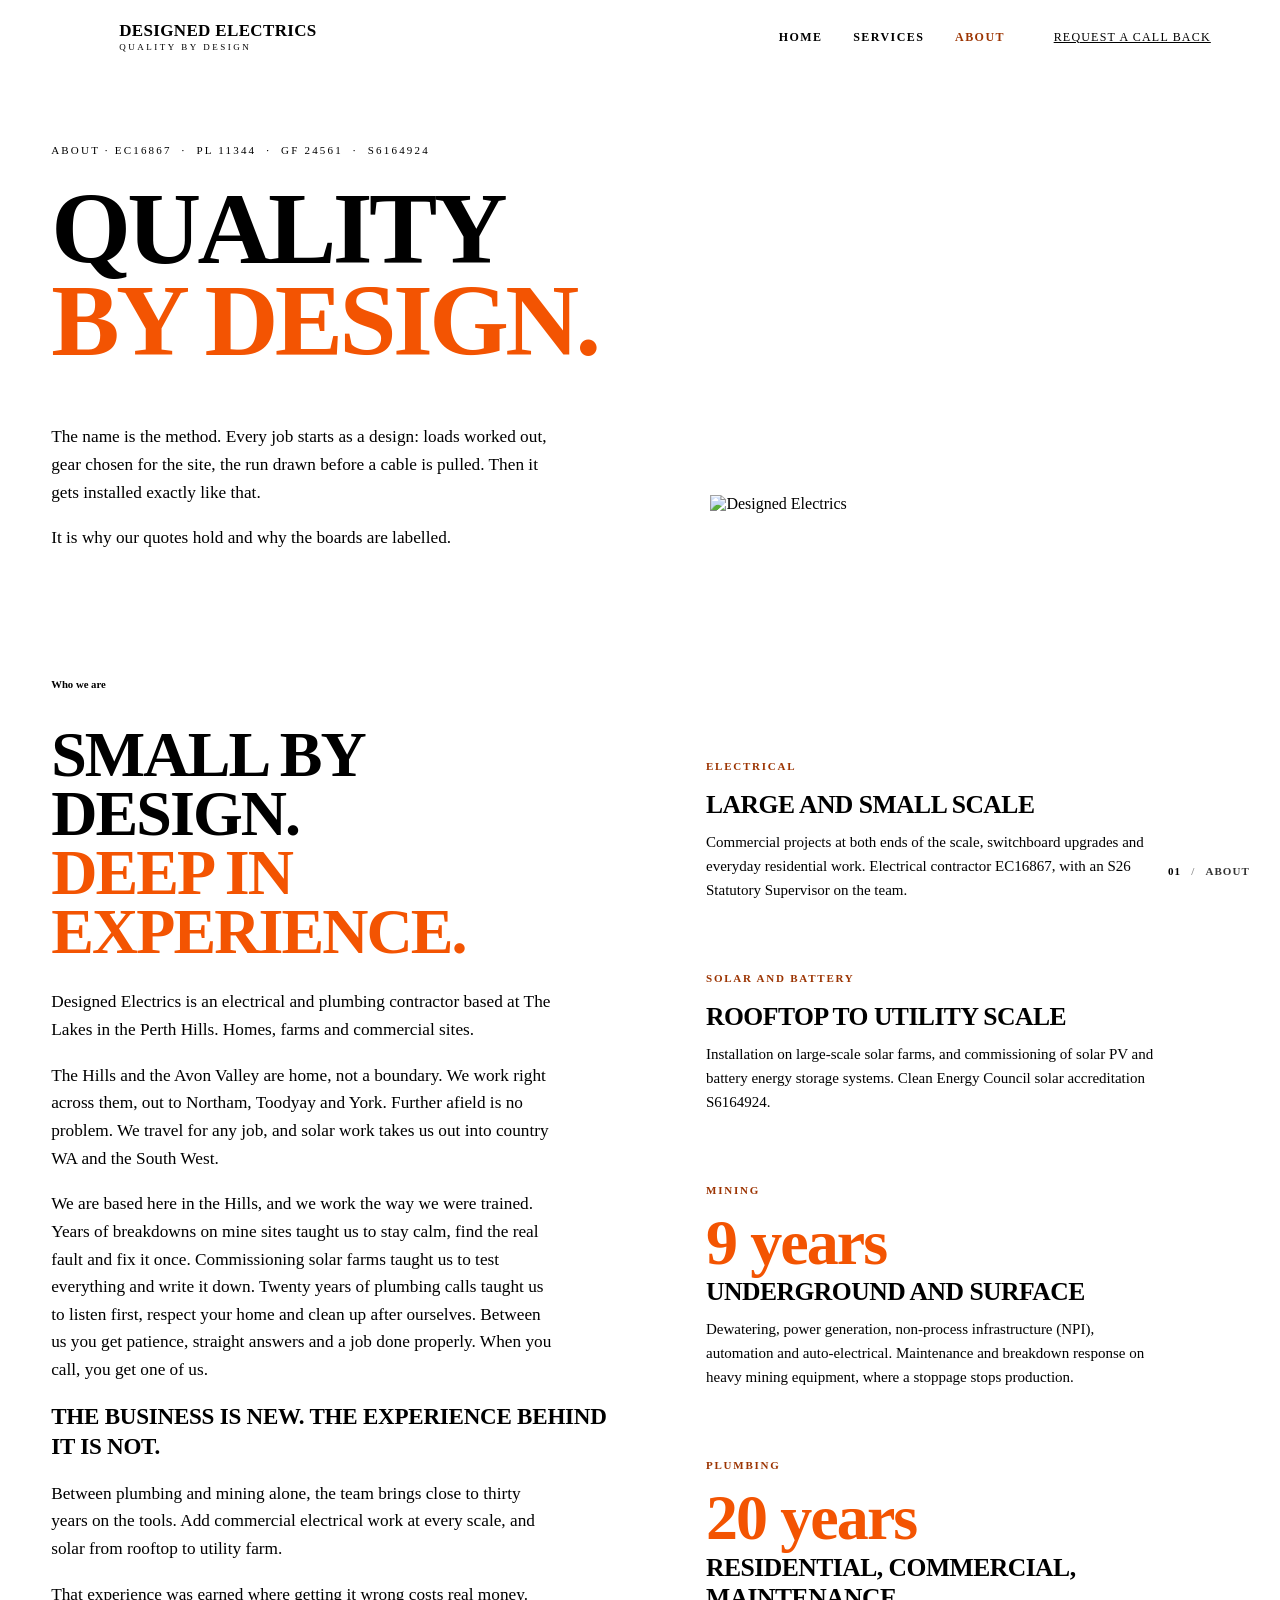
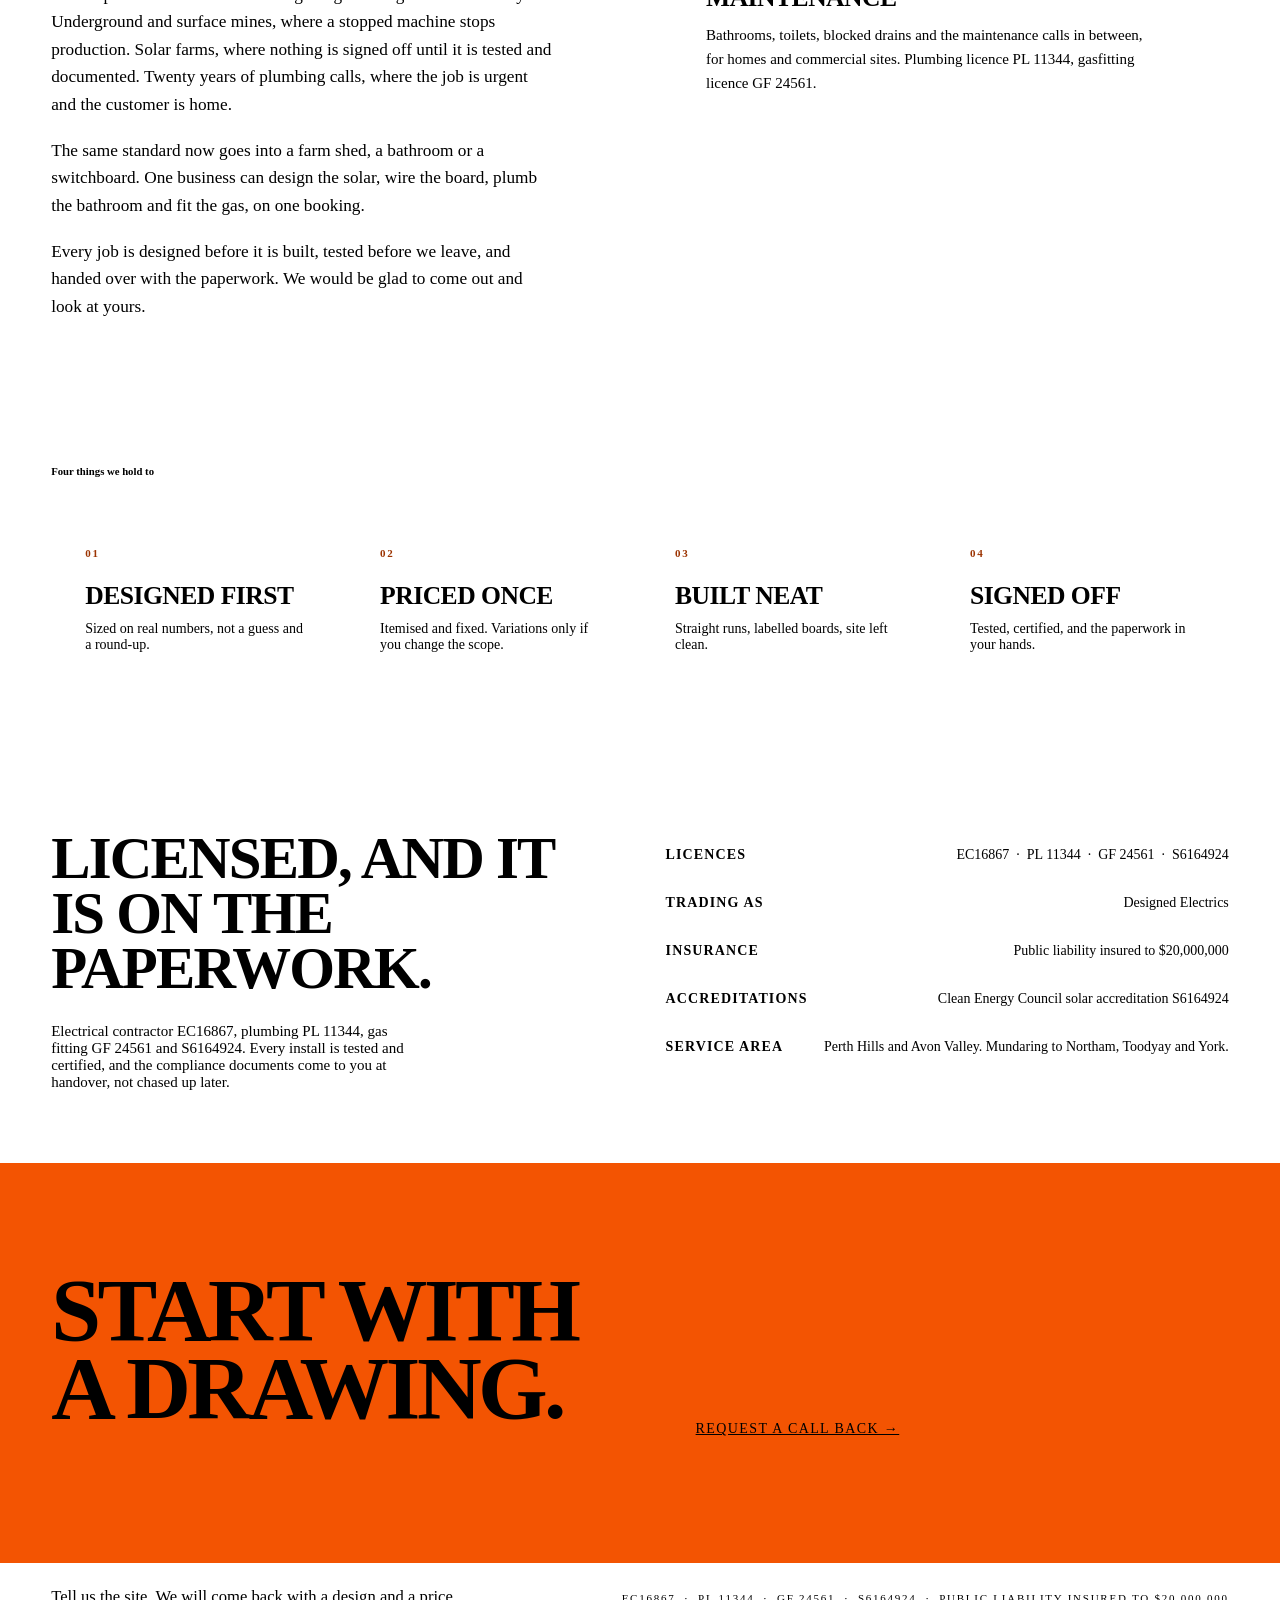
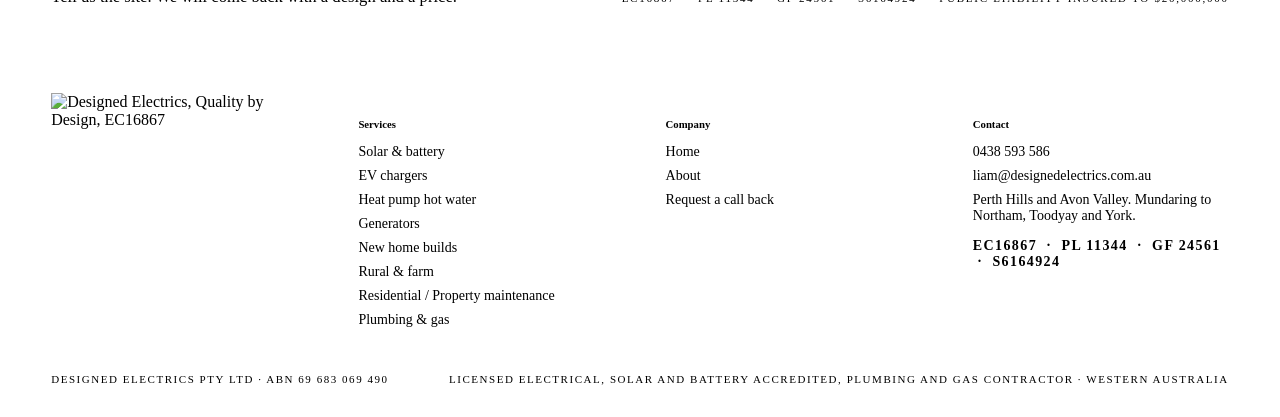
==== site/about.html @ 4bfb899d "About: drop team size from the team paragraph Co-Authored-By: Claude Opus 5.5 <noreply@anthropic.com" ====
<!DOCTYPE html>
<html lang="en-AU">
<head>
<meta charset="utf-8">
<meta name="viewport" content="width=device-width, initial-scale=1">
<title>About | Designed Electrics</title>
<meta name="description" content="Every job starts as a design. Licensed electrical contractor EC16867, Perth Hills and Avon Valley.">
<link rel="canonical" href="https://designedelectrics.com.au/about">
<meta property="og:type" content="website">
<meta property="og:site_name" content="Designed Electrics">
<meta property="og:title" content="About | Designed Electrics">
<meta property="og:description" content="Every job starts as a design. Licensed electrical contractor EC16867, Perth Hills and Avon Valley.">
<meta property="og:url" content="https://designedelectrics.com.au/about">
<meta property="og:image" content="https://designedelectrics.com.au/assets/og-image.jpg">
<meta name="theme-color" content="#18171C">
<link rel="icon" href="/favicon.ico" sizes="32x32">
<link rel="icon" type="image/png" sizes="192x192" href="/assets/icon-192.png">
<link rel="apple-touch-icon" href="/assets/apple-touch-icon.png">
<script src="/support.js?v=8fe7df74"></script>
</head>
<body>
<x-dc>
<helmet>
<link rel="stylesheet" href="/_ds/modernist-05b4ba48-5723-4e5a-a4a9-e223f4548d0a/styles.css?v=cf9fcf75">
<script src="/_ds/modernist-05b4ba48-5723-4e5a-a4a9-e223f4548d0a/_ds_bundle.js?v=6138a841"></script>
<link rel="stylesheet" href="/de-reveal.css?v=2293019b">
<link rel="modulepreload" href="https://cdn.jsdelivr.net/npm/motion@11.18.2/+esm">
<script>(function(){var h=document.documentElement;h.setAttribute('data-de-fm','wait');setTimeout(function(){if(h.getAttribute('data-de-fm')==='wait')h.removeAttribute('data-de-fm');},2500);})();</script>
<style>
  :root {
    --color-accent: #F35402;
    --color-accent-100: #fff1e8;
    --color-accent-200: #ffdcc6;
    --color-accent-300: #ffb88c;
    --color-accent-400: #ff8a47;
    --color-accent-500: #F35402;
    --color-accent-600: #c94402;
    --color-accent-700: #9c3402;
    --color-accent-800: #6e2502;
    --color-accent-900: #401602;
    --color-accent-2: #F35402;
    --color-accent-2-100: #fff1e8;
    --color-accent-2-200: #ffdcc6;
    --color-accent-2-300: #ffb88c;
    --color-accent-2-400: #ff8a47;
    --color-accent-2-500: #F35402;
    --color-accent-2-600: #c94402;
    --color-accent-2-700: #9c3402;
    --color-accent-2-800: #6e2502;
    --color-accent-2-900: #401602;
  }
  .btn-primary { color: var(--color-text); }

  [data-de-herodrop] { isolation: isolate; background: var(--color-bg); }
  [data-de-heroshot] { position: absolute; inset: 0; z-index: -2; overflow: hidden; background: var(--color-surface); }
  [data-de-heroscrim] { position: absolute; inset: 0; z-index: -1; pointer-events: none; background: linear-gradient(100deg, color-mix(in srgb, var(--color-bg) 85%, transparent) 0%, color-mix(in srgb, var(--color-bg) 68%, transparent) 48%, color-mix(in srgb, var(--color-bg) 48%, transparent) 100%); }
  [data-de-herodrop]:has(image-slot:not([data-filled])) [data-de-heroshot] {
    position: static; width: min(290px, 100%); height: 156px;
    margin: clamp(26px, 4vh, 44px) 0 0; background: transparent; filter: none; overflow: visible;
  }
  [data-de-herodrop]:has(image-slot:not([data-filled])) [data-de-heroscrim] { display: none; }

  .btn-primary:hover, .btn-primary:active { color: var(--color-text); }

  body { margin: 0; overflow-x: hidden; }
  a { color: var(--color-accent); }
  a:hover { color: var(--color-accent-700); }
</style>
</helmet>

<div data-de-root="1" style="position: relative; min-height: 100vh; background: var(--color-bg); color: var(--color-text); font-family: var(--font-body); overflow: clip;">

  <div data-de-progress="1" style="position: fixed; top: 0; left: 0; height: 3px; width: 0%; background: var(--color-accent); z-index: 90;"></div>
  <div data-de-cross="x" style="position: fixed; left: 0; top: 0; width: 100vw; height: 1px; background: color-mix(in srgb, var(--color-accent) 42%, transparent); z-index: 80; pointer-events: none; opacity: 0; transition: opacity .4s;"></div>
  <div data-de-cross="y" style="position: fixed; left: 0; top: 0; width: 1px; height: 100vh; background: color-mix(in srgb, var(--color-accent) 42%, transparent); z-index: 80; pointer-events: none; opacity: 0; transition: opacity .4s;"></div>

  <div style="position: fixed; right: 18px; bottom: 16px; z-index: 85; display: flex; align-items: baseline; gap: 10px; padding: 7px 12px; background: var(--color-text); color: var(--color-bg); font-family: var(--font-heading); font-weight: 800; font-size: 11px; letter-spacing: 0.1em; text-transform: uppercase; pointer-events: none;">
    <span data-de-secnum="1">01</span>
    <span style="opacity: .45;">/</span>
    <span data-de-secname="1" style="opacity: .8;">About</span>
  </div>

  <nav data-de-nav="1" style="position: fixed; top: 0; left: 0; right: 0; z-index: 88; display: flex; align-items: center; gap: clamp(12px, 2.4vw, 34px); padding: 14px clamp(16px, 4vw, 56px); background: var(--color-bg); border-bottom: 2px solid var(--color-divider); transition: padding .35s cubic-bezier(.16,1,.3,1);">
    <a href="/" style="display: flex; align-items: center; gap: 12px; text-decoration: none; color: inherit; margin-right: auto;">
      <div data-de-navmark="1" style="width: 56px; height: 46px; flex: none; background-image: url(/assets/logo-mark.png); background-repeat: no-repeat; background-size: 117px auto; background-position: -31px -1px; mix-blend-mode: multiply; transition: width .35s cubic-bezier(.16,1,.3,1), height .35s cubic-bezier(.16,1,.3,1);"></div>
      <span style="display: block;">
        <span style="display: block; font-family: var(--font-heading); font-weight: 800; font-size: clamp(13px, 1.5vw, 17px); letter-spacing: 0.02em; line-height: 1.05;">DESIGNED ELECTRICS</span>
        <span style="display: block; font-size: 9px; letter-spacing: 0.28em; text-transform: uppercase; color: var(--color-neutral-700); margin-top: 3px;">Quality by design</span>
      </span>
    </a>
    <a href="/" style="text-decoration: none; color: inherit; font-family: var(--font-heading); font-weight: 800; font-size: 12px; letter-spacing: 0.12em; text-transform: uppercase;" style-hover="color: var(--color-accent);">Home</a>
    <a href="/services" style="text-decoration: none; color: inherit; font-family: var(--font-heading); font-weight: 800; font-size: 12px; letter-spacing: 0.12em; text-transform: uppercase;" style-hover="color: var(--color-accent);">Services</a>
    <a href="/about" aria-current="page" style="text-decoration: none; color: var(--color-accent-700); font-family: var(--font-heading); font-weight: 800; font-size: 12px; letter-spacing: 0.12em; text-transform: uppercase;">About</a>
    <a href="/quote" class="btn btn-primary" style="font-size: 12px; letter-spacing: 0.1em; text-transform: uppercase; padding: 11px 18px;">Request a call back</a>
  </nav>

  <section data-screen-label="01 About header" data-de-sec="About" data-de-herodrop="1" style="position: relative; overflow: hidden; padding: clamp(120px, 16vh, 200px) clamp(16px, 4vw, 56px) clamp(40px, 6vh, 72px); border-bottom: 2px solid var(--color-divider);">
    <div style="max-width: 1560px; margin: 0 auto; display: grid; grid-template-columns: repeat(auto-fit, minmax(min(100%, 380px), 1fr)); gap: clamp(24px, 5vw, 72px); align-items: end;">
      <div>
        <div data-r="up" style="font-size: 11px; letter-spacing: 0.2em; text-transform: uppercase; color: var(--color-neutral-700); margin-bottom: clamp(16px, 3vh, 28px);">About · EC16867 &nbsp;·&nbsp; PL 11344 &nbsp;·&nbsp; GF 24561 &nbsp;·&nbsp; S6164924</div>
        <h1 style="font-size: clamp(44px, 8vw, 124px); line-height: 0.9; letter-spacing: -0.035em; text-transform: uppercase; margin: 0 0 clamp(20px, 3vh, 32px);">
          <span data-r="mask" style="display: block;">Quality</span>
          <span data-r="mask" data-r-i="1" style="display: block; color: var(--color-accent);">by design.</span>
        </h1>
        <div data-r="draw" style="height: 2px; background: var(--color-text); margin-bottom: clamp(20px, 3vh, 28px);"></div>
        <p data-r="up" data-r-i="1" style="max-width: 58ch; font-size: clamp(15px, 1.35vw, 19px); line-height: 1.6; margin: 0 0 18px;">The name is the method. Every job starts as a design: loads worked out, gear chosen for the site, the run drawn before a cable is pulled. Then it gets installed exactly like that.</p>
        <p data-r="up" data-r-i="2" style="max-width: 58ch; font-size: clamp(15px, 1.35vw, 19px); line-height: 1.6; margin: 0;">It is why our quotes hold and why the boards are labelled.</p>
      </div>
      <div data-r="up" data-r-i="1" data-de-drift="0.03" style="display: flex; justify-content: center; padding: clamp(16px, 3vw, 40px); border: 2px solid var(--color-divider); background: var(--color-surface);">
        <img src="/assets/logo-mark.png" alt="Designed Electrics" style="width: 100%; max-width: 480px; height: auto; mix-blend-mode: multiply;">
      </div>
    </div>
  
    <div data-de-heroscrim="1" aria-hidden="true"></div>
  </section>

  <section data-screen-label="02 Who we are" data-de-sec="Who we are" style="padding: clamp(48px, 8vh, 96px) clamp(16px, 4vw, 56px); border-bottom: 2px solid var(--color-divider);">
    <div style="max-width: 1560px; margin: 0 auto;">
      <h6 data-r="up" style="margin: 0 0 clamp(24px, 4vh, 40px); color: var(--color-neutral-700);">Who we are</h6>
      <div style="display: grid; grid-template-columns: repeat(auto-fit, minmax(min(100%, 420px), 1fr)); gap: clamp(28px, 5vw, 72px); align-items: start;">
        <div>
          <h2 style="font-size: clamp(34px, 5vw, 72px); line-height: 0.92; letter-spacing: -0.03em; text-transform: uppercase; margin: 0 0 clamp(20px, 3vh, 32px);">
            <span data-r="mask" style="display: block;">Small by design.</span>
            <span data-r="mask" data-r-i="1" style="display: block; color: var(--color-accent);">Deep in experience.</span>
          </h2>
          <p data-r="up" data-r-i="0" style="max-width: 58ch; font-size: clamp(15px, 1.35vw, 19px); line-height: 1.6; margin: 0 0 18px;">Designed Electrics is an electrical and plumbing contractor based at The Lakes in the Perth Hills. Homes, farms and commercial sites.</p>
          <p data-r="up" data-r-i="1" style="max-width: 58ch; font-size: clamp(15px, 1.35vw, 19px); line-height: 1.6; margin: 0 0 18px;">The Hills and the Avon Valley are home, not a boundary. We work right across them, out to Northam, Toodyay and York. Further afield is no problem. We travel for any job, and solar work takes us out into country WA and the South West.</p>
          <p data-r="up" data-r-i="2" style="max-width: 58ch; font-size: clamp(15px, 1.35vw, 19px); line-height: 1.6; margin: 0 0 18px;">We are based here in the Hills, and we work the way we were trained. Years of breakdowns on mine sites taught us to stay calm, find the real fault and fix it once. Commissioning solar farms taught us to test everything and write it down. Twenty years of plumbing calls taught us to listen first, respect your home and clean up after ourselves. Between us you get patience, straight answers and a job done properly. When you call, you get one of us.</p>
          <p data-r="up" data-r-i="2" style="max-width: 58ch; font-family: var(--font-heading); font-weight: 800; font-size: clamp(18px, 1.8vw, 24px); line-height: 1.3; text-transform: uppercase; letter-spacing: -0.01em; margin: 0 0 18px;">The business is new. The experience behind it is not.</p>
          <p data-r="up" data-r-i="3" style="max-width: 58ch; font-size: clamp(15px, 1.35vw, 19px); line-height: 1.6; margin: 0 0 18px;">Between plumbing and mining alone, the team brings close to thirty years on the tools. Add commercial electrical work at every scale, and solar from rooftop to utility farm.</p>
          <p data-r="up" data-r-i="4" style="max-width: 58ch; font-size: clamp(15px, 1.35vw, 19px); line-height: 1.6; margin: 0 0 18px;">That experience was earned where getting it wrong costs real money. Underground and surface mines, where a stopped machine stops production. Solar farms, where nothing is signed off until it is tested and documented. Twenty years of plumbing calls, where the job is urgent and the customer is home.</p>
          <p data-r="up" data-r-i="4" style="max-width: 58ch; font-size: clamp(15px, 1.35vw, 19px); line-height: 1.6; margin: 0 0 18px;">The same standard now goes into a farm shed, a bathroom or a switchboard. One business can design the solar, wire the board, plumb the bathroom and fit the gas, on one booking.</p>
          <p data-r="up" data-r-i="4" style="max-width: 58ch; font-size: clamp(15px, 1.35vw, 19px); line-height: 1.6; margin: 0;">Every job is designed before it is built, tested before we leave, and handed over with the paperwork. We would be glad to come out and look at yours.</p>
        </div>
        <div style="display: grid; gap: 2px; background: var(--color-divider); border-top: 2px solid var(--color-divider); border-bottom: 2px solid var(--color-divider);">
        <div data-r="snap" data-r-i="0" data-de-tilt="1" style="background: var(--color-bg); padding: clamp(20px, 3vw, 34px);">
          <div style="font-family: var(--font-heading); font-weight: 800; font-size: 11px; letter-spacing: 0.16em; text-transform: uppercase; color: var(--color-accent-700); margin-bottom: 18px;">Electrical</div>
          <h3 style="font-size: clamp(19px, 2vw, 26px); text-transform: uppercase; letter-spacing: -0.02em; margin: 0 0 10px;">Large and small scale</h3>
          <p style="margin: 0; font-size: 15px; line-height: 1.6; max-width: 60ch;">Commercial projects at both ends of the scale, switchboard upgrades and everyday residential work. Electrical contractor EC16867, with an S26 Statutory Supervisor on the team.</p>
        </div>
        <div data-r="snap" data-r-i="1" data-de-tilt="1" style="background: var(--color-bg); padding: clamp(20px, 3vw, 34px);">
          <div style="font-family: var(--font-heading); font-weight: 800; font-size: 11px; letter-spacing: 0.16em; text-transform: uppercase; color: var(--color-accent-700); margin-bottom: 18px;">Solar and battery</div>
          <h3 style="font-size: clamp(19px, 2vw, 26px); text-transform: uppercase; letter-spacing: -0.02em; margin: 0 0 10px;">Rooftop to utility scale</h3>
          <p style="margin: 0; font-size: 15px; line-height: 1.6; max-width: 60ch;">Installation on large-scale solar farms, and commissioning of solar PV and battery energy storage systems. Clean Energy Council solar accreditation S6164924.</p>
        </div>
        <div data-r="snap" data-r-i="2" data-de-tilt="1" style="background: var(--color-bg); padding: clamp(20px, 3vw, 34px);">
          <div style="font-family: var(--font-heading); font-weight: 800; font-size: 11px; letter-spacing: 0.16em; text-transform: uppercase; color: var(--color-accent-700); margin-bottom: 18px;">Mining</div>
          <div style="font-family: var(--font-heading); font-weight: 800; font-size: clamp(40px, 5vw, 68px); line-height: 0.9; letter-spacing: -0.03em; color: var(--color-accent); margin: 0 0 6px;">9 years</div>
          <h3 style="font-size: clamp(19px, 2vw, 26px); text-transform: uppercase; letter-spacing: -0.02em; margin: 0 0 10px;">Underground and surface</h3>
          <p style="margin: 0; font-size: 15px; line-height: 1.6; max-width: 60ch;">Dewatering, power generation, non-process infrastructure (NPI), automation and auto-electrical. Maintenance and breakdown response on heavy mining equipment, where a stoppage stops production.</p>
        </div>
        <div data-r="snap" data-r-i="3" data-de-tilt="1" style="background: var(--color-bg); padding: clamp(20px, 3vw, 34px);">
          <div style="font-family: var(--font-heading); font-weight: 800; font-size: 11px; letter-spacing: 0.16em; text-transform: uppercase; color: var(--color-accent-700); margin-bottom: 18px;">Plumbing</div>
          <div style="font-family: var(--font-heading); font-weight: 800; font-size: clamp(40px, 5vw, 68px); line-height: 0.9; letter-spacing: -0.03em; color: var(--color-accent); margin: 0 0 6px;">20 years</div>
          <h3 style="font-size: clamp(19px, 2vw, 26px); text-transform: uppercase; letter-spacing: -0.02em; margin: 0 0 10px;">Residential, commercial, maintenance</h3>
          <p style="margin: 0; font-size: 15px; line-height: 1.6; max-width: 60ch;">Bathrooms, toilets, blocked drains and the maintenance calls in between, for homes and commercial sites. Plumbing licence PL&nbsp;11344, gasfitting licence GF&nbsp;24561.</p>
        </div>
        </div>
      </div>
    </div>
  </section>

  <section data-screen-label="02 How we work" data-de-sec="How we work" style="padding: clamp(48px, 8vh, 96px) clamp(16px, 4vw, 56px); border-bottom: 2px solid var(--color-divider);">
    <div style="max-width: 1560px; margin: 0 auto;">
      <h6 data-r="up" style="margin: 0 0 clamp(24px, 4vh, 40px); color: var(--color-neutral-700);">Four things we hold to</h6>
      <div style="display: grid; grid-template-columns: repeat(auto-fit, minmax(min(100%, 250px), 1fr)); gap: 2px; background: var(--color-divider); border-top: 2px solid var(--color-divider); border-bottom: 2px solid var(--color-divider);">
        <div data-r="snap" data-de-tilt="1" style="background: var(--color-bg); padding: clamp(20px, 3vw, 34px);">
          <div style="font-family: var(--font-heading); font-weight: 800; font-size: 11px; letter-spacing: 0.16em; color: var(--color-accent-700); margin-bottom: 22px;">01</div>
          <h3 style="font-size: clamp(19px, 2vw, 26px); text-transform: uppercase; letter-spacing: -0.02em; margin: 0 0 10px;">Designed first</h3>
          <p style="margin: 0; font-size: 14px;">Sized on real numbers, not a guess and a round-up.</p>
        </div>
        <div data-r="snap" data-r-i="1" data-de-tilt="1" style="background: var(--color-bg); padding: clamp(20px, 3vw, 34px);">
          <div style="font-family: var(--font-heading); font-weight: 800; font-size: 11px; letter-spacing: 0.16em; color: var(--color-accent-700); margin-bottom: 22px;">02</div>
          <h3 style="font-size: clamp(19px, 2vw, 26px); text-transform: uppercase; letter-spacing: -0.02em; margin: 0 0 10px;">Priced once</h3>
          <p style="margin: 0; font-size: 14px;">Itemised and fixed. Variations only if you change the scope.</p>
        </div>
        <div data-r="snap" data-r-i="2" data-de-tilt="1" style="background: var(--color-bg); padding: clamp(20px, 3vw, 34px);">
          <div style="font-family: var(--font-heading); font-weight: 800; font-size: 11px; letter-spacing: 0.16em; color: var(--color-accent-700); margin-bottom: 22px;">03</div>
          <h3 style="font-size: clamp(19px, 2vw, 26px); text-transform: uppercase; letter-spacing: -0.02em; margin: 0 0 10px;">Built neat</h3>
          <p style="margin: 0; font-size: 14px;">Straight runs, labelled boards, site left clean.</p>
        </div>
        <div data-r="snap" data-r-i="3" data-de-tilt="1" style="background: var(--color-bg); padding: clamp(20px, 3vw, 34px);">
          <div style="font-family: var(--font-heading); font-weight: 800; font-size: 11px; letter-spacing: 0.16em; color: var(--color-accent-700); margin-bottom: 22px;">04</div>
          <h3 style="font-size: clamp(19px, 2vw, 26px); text-transform: uppercase; letter-spacing: -0.02em; margin: 0 0 10px;">Signed off</h3>
          <p style="margin: 0; font-size: 14px;">Tested, certified, and the paperwork in your hands.</p>
        </div>
      </div>
    </div>
  </section>

  <section data-screen-label="03 Credentials" data-de-sec="Credentials" style="padding: clamp(48px, 8vh, 96px) clamp(16px, 4vw, 56px); border-bottom: 2px solid var(--color-divider); background: var(--color-surface);">
    <div style="max-width: 1560px; margin: 0 auto; display: grid; grid-template-columns: repeat(auto-fit, minmax(min(100%, 320px), 1fr)); gap: clamp(24px, 4vw, 60px); align-items: start;">
      <div>
        <h2 data-r="mask" style="font-size: clamp(30px, 4.6vw, 64px); line-height: 0.94; letter-spacing: -0.03em; text-transform: uppercase; margin: 0 0 clamp(16px, 3vh, 26px);">Licensed, and it is on the paperwork.</h2>
        <p data-r="up" style="max-width: 48ch; font-size: 15px; margin: 0;">Electrical contractor EC16867, plumbing PL 11344, gas fitting GF 24561 and S6164924. Every install is tested and certified, and the compliance documents come to you at handover, not chased up later.</p>
      </div>
      <div style="display: flex; flex-direction: column;">
        <div data-r="up" style="display: flex; justify-content: space-between; gap: 20px; padding: 16px 0; border-bottom: 1px solid var(--color-divider); font-size: 14px;">
          <span style="font-family: var(--font-heading); font-weight: 800; letter-spacing: 0.08em; text-transform: uppercase;">Licences</span><span style="text-align: right;">EC16867 &nbsp;·&nbsp; PL 11344 &nbsp;·&nbsp; GF 24561 &nbsp;·&nbsp; S6164924</span>
        </div>
        <div data-r="up" data-r-i="1" style="display: flex; justify-content: space-between; gap: 20px; padding: 16px 0; border-bottom: 1px solid var(--color-divider); font-size: 14px;">
          <span style="font-family: var(--font-heading); font-weight: 800; letter-spacing: 0.08em; text-transform: uppercase;">Trading as</span><span>Designed Electrics</span>
        </div>
        <div data-r="up" data-r-i="2" style="display: flex; justify-content: space-between; gap: 20px; padding: 16px 0; border-bottom: 1px solid var(--color-divider); font-size: 14px;">
          <span style="font-family: var(--font-heading); font-weight: 800; letter-spacing: 0.08em; text-transform: uppercase;">Insurance</span><span>Public liability insured to $20,000,000</span>
        </div>
        <div data-r="up" data-r-i="3" style="display: flex; justify-content: space-between; gap: 20px; padding: 16px 0; border-bottom: 1px solid var(--color-divider); font-size: 14px;">
          <span style="font-family: var(--font-heading); font-weight: 800; letter-spacing: 0.08em; text-transform: uppercase;">Accreditations</span><span>Clean Energy Council solar accreditation S6164924</span>
        </div>
        <div data-r="up" data-r-i="4" style="display: flex; justify-content: space-between; gap: 20px; padding: 16px 0; font-size: 14px;">
          <span style="font-family: var(--font-heading); font-weight: 800; letter-spacing: 0.08em; text-transform: uppercase;">Service area</span><span>Perth Hills and Avon Valley. Mundaring to Northam, Toodyay and York.</span>
        </div>
      </div>
    </div>
  </section>

  
  <section data-screen-label="05 Quote" data-de-sec="Request a quote" style="background: var(--color-accent); color: var(--color-bg); padding: clamp(56px, 12vh, 130px) clamp(16px, 4vw, 56px); border-bottom: 2px solid var(--color-text);">
    <div style="max-width: 1560px; margin: 0 auto; display: grid; grid-template-columns: repeat(auto-fit, minmax(min(100%, 340px), 1fr)); gap: clamp(24px, 4vw, 60px); align-items: end;">
      <div>
        <h2 data-r="mask" style="font-size: clamp(38px, 7vw, 108px); line-height: 0.88; letter-spacing: -0.04em; text-transform: uppercase; margin: 0 0 clamp(18px, 3vh, 28px);">Start with a drawing.</h2>
      </div>
      <div data-r="up" data-r-i="1" style="display: flex; flex-direction: column; gap: 16px; align-items: flex-start;">
        <a href="/quote" class="btn" style="background: var(--color-bg); color: var(--color-text); font-size: 14px; letter-spacing: 0.1em; text-transform: uppercase; padding: 18px 30px;">Request a call back →</a>
      </div>
    </div>
  </section>

  <div style="padding: clamp(18px, 2.6vh, 26px) clamp(16px, 4vw, 56px); border-bottom: 2px solid var(--color-divider);">
    <div style="max-width: 1560px; margin: 0 auto; display: flex; flex-wrap: wrap; align-items: baseline; justify-content: space-between; gap: 10px clamp(24px, 4vw, 60px);">
      <p style="max-width: 62ch; font-size: clamp(15px, 1.3vw, 18px); margin: 0;">Tell us the site. We will come back with a design and a price.</p>
      <span style="font-size: 11px; letter-spacing: 0.16em; text-transform: uppercase; color: var(--color-neutral-700);">EC16867 &nbsp;·&nbsp; PL 11344 &nbsp;·&nbsp; GF 24561 &nbsp;·&nbsp; S6164924 &nbsp;·&nbsp; Public liability insured to $20,000,000</span>
    </div>
  </div>

  <footer data-screen-label="06 Contact" data-de-sec="Contact" style="padding: clamp(40px, 7vh, 84px) clamp(16px, 4vw, 56px) 32px;">
    <div style="max-width: 1560px; margin: 0 auto;">
      <div style="display: grid; grid-template-columns: repeat(auto-fit, minmax(min(100%, 230px), 1fr)); gap: clamp(24px, 4vw, 56px); align-items: start;">
        <div>
          <img src="/assets/logo-full.png" alt="Designed Electrics, Quality by Design, EC16867" style="width: 100%; max-width: 260px; height: auto; mix-blend-mode: multiply;">
        </div>
        <div>
          <h6 style="color: var(--color-neutral-700); margin-bottom: 14px;">Services</h6>
          <div style="display: flex; flex-direction: column; gap: 8px; font-size: 14px;">
            <a href="/solar-battery" style="color: inherit; text-decoration: none;" style-hover="color: var(--color-accent);">Solar &amp; battery</a>
            <a href="/ev-chargers" style="color: inherit; text-decoration: none;" style-hover="color: var(--color-accent);">EV chargers</a>
            <a href="/hot-water" style="color: inherit; text-decoration: none;" style-hover="color: var(--color-accent);">Heat pump hot water</a>
            <a href="/generators" style="color: inherit; text-decoration: none;" style-hover="color: var(--color-accent);">Generators</a>
            <a href="/new-homes" style="color: inherit; text-decoration: none;" style-hover="color: var(--color-accent);">New home builds</a>
            <a href="/rural-farm" style="color: inherit; text-decoration: none;" style-hover="color: var(--color-accent);">Rural &amp; farm</a>
            <a href="/maintenance" style="color: inherit; text-decoration: none;" style-hover="color: var(--color-accent);">Residential / Property maintenance</a>
            <a href="/plumbing-gas" style="color: inherit; text-decoration: none;" style-hover="color: var(--color-accent);">Plumbing &amp; gas</a>
          </div>
        </div>
        <div>
          <h6 style="color: var(--color-neutral-700); margin-bottom: 14px;">Company</h6>
          <div style="display: flex; flex-direction: column; gap: 8px; font-size: 14px;">
            <a href="/" style="color: inherit; text-decoration: none;" style-hover="color: var(--color-accent);">Home</a>
            <a href="/about" style="color: inherit; text-decoration: none;" style-hover="color: var(--color-accent);">About</a>
            <a href="/quote" style="color: inherit; text-decoration: none;" style-hover="color: var(--color-accent);">Request a call back</a>
          </div>
        </div>
        <div>
          <h6 style="color: var(--color-neutral-700); margin-bottom: 14px;">Contact</h6>
          <div style="display: flex; flex-direction: column; gap: 8px; font-size: 14px;">
            <a href="tel:0438593586" style="color: inherit; text-decoration: none;">0438 593 586</a>
            <a href="mailto:liam@designedelectrics.com.au" style="color: inherit; text-decoration: none; overflow-wrap: anywhere;">liam@designedelectrics.com.au</a>
            <span>Perth Hills and Avon Valley. Mundaring to Northam, Toodyay and York.</span>
            <span style="margin-top: 6px; font-family: var(--font-heading); font-weight: 800; letter-spacing: 0.1em;">EC16867 &nbsp;·&nbsp; PL 11344 &nbsp;·&nbsp; GF 24561 &nbsp;·&nbsp; S6164924</span>
          </div>
        </div>
      </div>
      <div class="hr" style="margin: clamp(28px, 5vh, 52px) 0 16px;"></div>
      <div style="display: flex; flex-wrap: wrap; justify-content: space-between; gap: 12px; font-size: 11px; letter-spacing: 0.14em; text-transform: uppercase; color: var(--color-neutral-700);">
        <span>Designed Electrics Pty Ltd · ABN 69 683 069 490</span>
        <span>Licensed Electrical, Solar and Battery Accredited, Plumbing and Gas Contractor · Western Australia</span>
      </div>
    </div>
  </footer>
</div>
</x-dc>
<script type="text/x-dc" data-dc-script data-props="{&quot;crosshair&quot;:{&quot;editor&quot;:&quot;boolean&quot;,&quot;default&quot;:true,&quot;tsType&quot;:&quot;boolean&quot;,&quot;section&quot;:&quot;Motion&quot;},&quot;motionLevel&quot;:{&quot;editor&quot;:&quot;enum&quot;,&quot;options&quot;:[&quot;full&quot;,&quot;subtle&quot;,&quot;off&quot;],&quot;default&quot;:&quot;full&quot;,&quot;tsType&quot;:&quot;'full' | 'subtle' | 'off'&quot;,&quot;section&quot;:&quot;Motion&quot;}}">
class Component extends DCLogic {
  componentDidMount() { this.boot(); }
  componentDidUpdate(prev) {
    if (prev.motionLevel === this.props.motionLevel && prev.crosshair === this.props.crosshair) return;
    if (this.stop) { this.stop(); this.stop = null; }
    this.boot();
  }
  boot() {
    const token = (this.token = {});
    import('/de-motion.js?v=d2e202a3').then(m => {
      if (this.token !== token) return;
      this.stop = m.initMotion(document.querySelector('[data-de-root]'), {
        level: this.props.motionLevel ?? 'full',
        crosshair: this.props.crosshair ?? true,
      });
    });
  }
  componentWillUnmount() { this.token = null; if (this.stop) this.stop(); }
  renderVals() { return {}; }
}
</script>
</body>
</html>
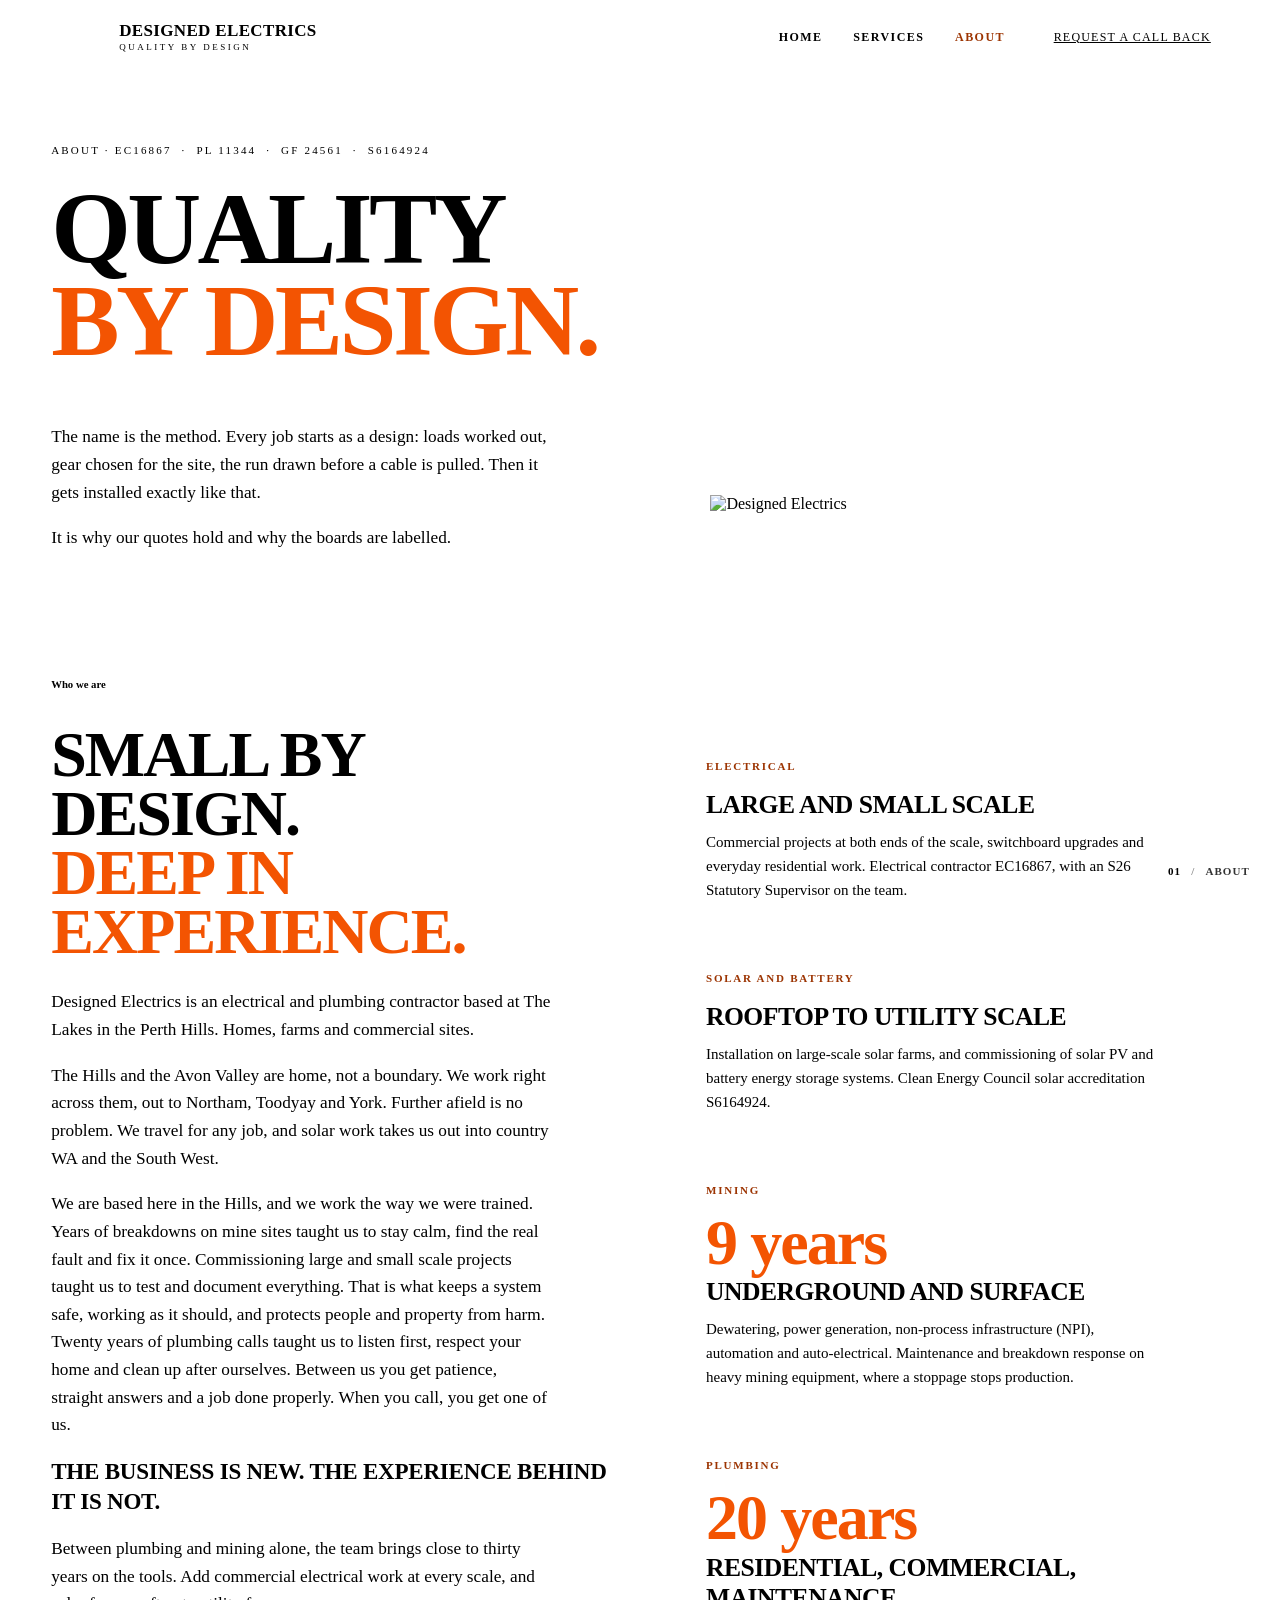
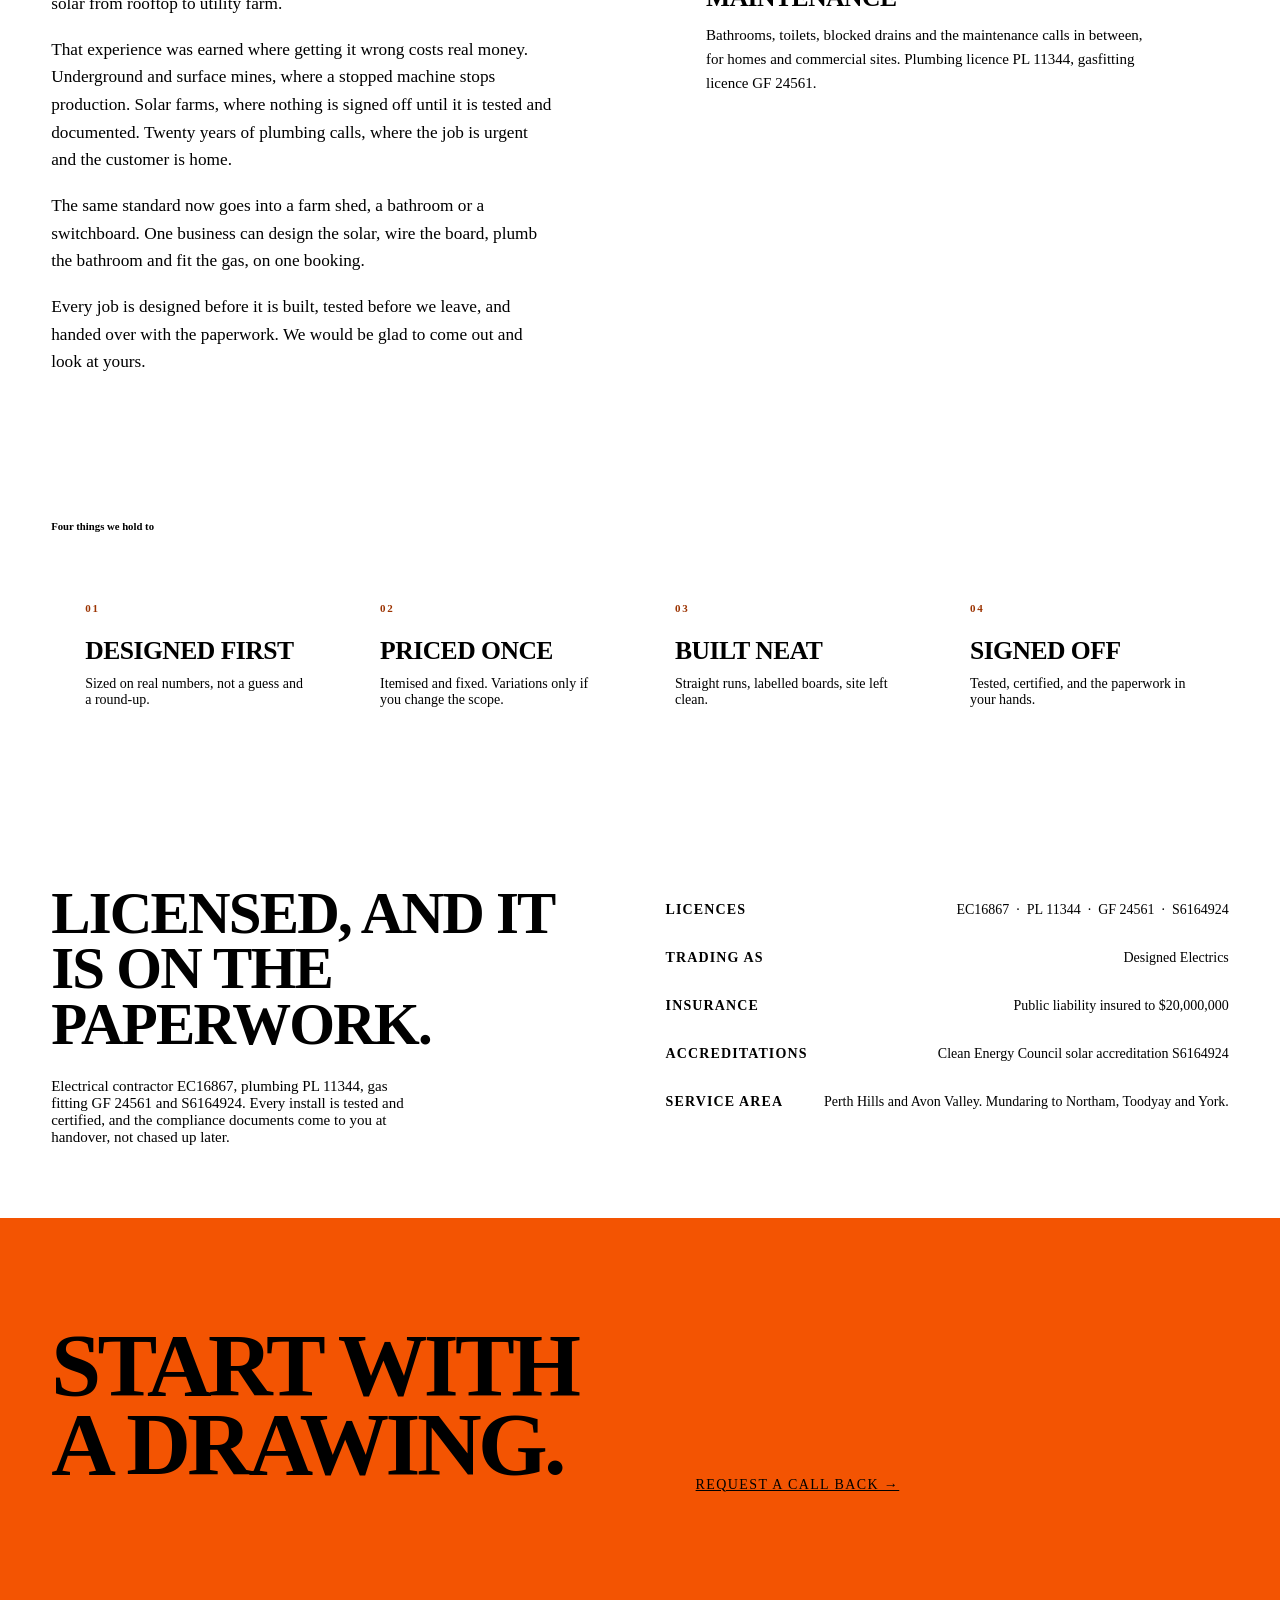
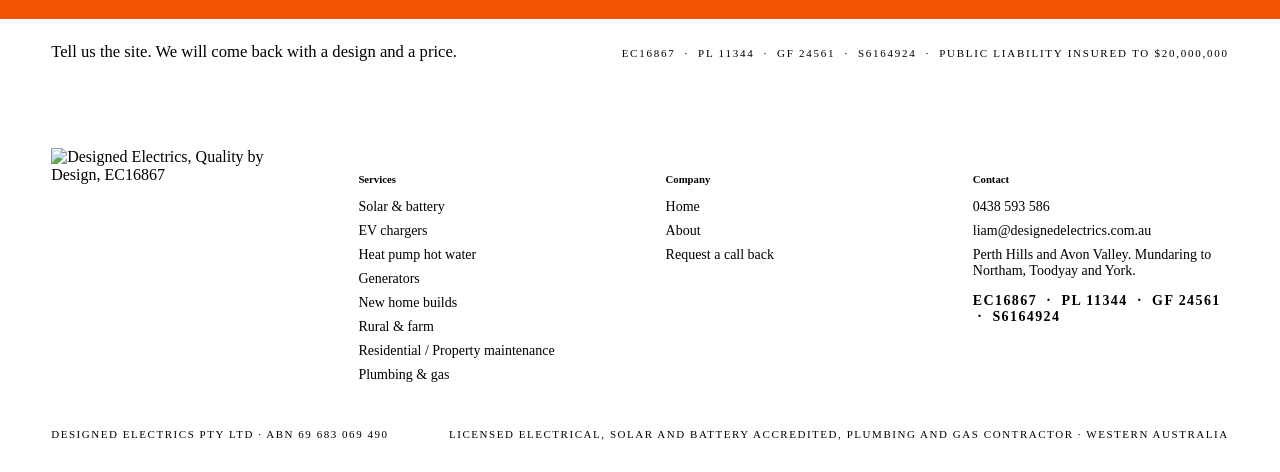
==== commit 168a7866: "About: commissioning line covers large and small scale projects Co-Authored-By: Claude Opus 5.5 <nor" ====
--- a/site/about.html
+++ b/site/about.html
@@ -125,7 +125,7 @@
           </h2>
           <p data-r="up" data-r-i="0" style="max-width: 58ch; font-size: clamp(15px, 1.35vw, 19px); line-height: 1.6; margin: 0 0 18px;">Designed Electrics is an electrical and plumbing contractor based at The Lakes in the Perth Hills. Homes, farms and commercial sites.</p>
           <p data-r="up" data-r-i="1" style="max-width: 58ch; font-size: clamp(15px, 1.35vw, 19px); line-height: 1.6; margin: 0 0 18px;">The Hills and the Avon Valley are home, not a boundary. We work right across them, out to Northam, Toodyay and York. Further afield is no problem. We travel for any job, and solar work takes us out into country WA and the South West.</p>
-          <p data-r="up" data-r-i="2" style="max-width: 58ch; font-size: clamp(15px, 1.35vw, 19px); line-height: 1.6; margin: 0 0 18px;">We are based here in the Hills, and we work the way we were trained. Years of breakdowns on mine sites taught us to stay calm, find the real fault and fix it once. Commissioning solar farms taught us to test everything and write it down. Twenty years of plumbing calls taught us to listen first, respect your home and clean up after ourselves. Between us you get patience, straight answers and a job done properly. When you call, you get one of us.</p>
+          <p data-r="up" data-r-i="2" style="max-width: 58ch; font-size: clamp(15px, 1.35vw, 19px); line-height: 1.6; margin: 0 0 18px;">We are based here in the Hills, and we work the way we were trained. Years of breakdowns on mine sites taught us to stay calm, find the real fault and fix it once. Commissioning large and small scale projects taught us to test and document everything. That is what keeps a system safe, working as it should, and protects people and property from harm. Twenty years of plumbing calls taught us to listen first, respect your home and clean up after ourselves. Between us you get patience, straight answers and a job done properly. When you call, you get one of us.</p>
           <p data-r="up" data-r-i="2" style="max-width: 58ch; font-family: var(--font-heading); font-weight: 800; font-size: clamp(18px, 1.8vw, 24px); line-height: 1.3; text-transform: uppercase; letter-spacing: -0.01em; margin: 0 0 18px;">The business is new. The experience behind it is not.</p>
           <p data-r="up" data-r-i="3" style="max-width: 58ch; font-size: clamp(15px, 1.35vw, 19px); line-height: 1.6; margin: 0 0 18px;">Between plumbing and mining alone, the team brings close to thirty years on the tools. Add commercial electrical work at every scale, and solar from rooftop to utility farm.</p>
           <p data-r="up" data-r-i="4" style="max-width: 58ch; font-size: clamp(15px, 1.35vw, 19px); line-height: 1.6; margin: 0 0 18px;">That experience was earned where getting it wrong costs real money. Underground and surface mines, where a stopped machine stops production. Solar farms, where nothing is signed off until it is tested and documented. Twenty years of plumbing calls, where the job is urgent and the customer is home.</p>
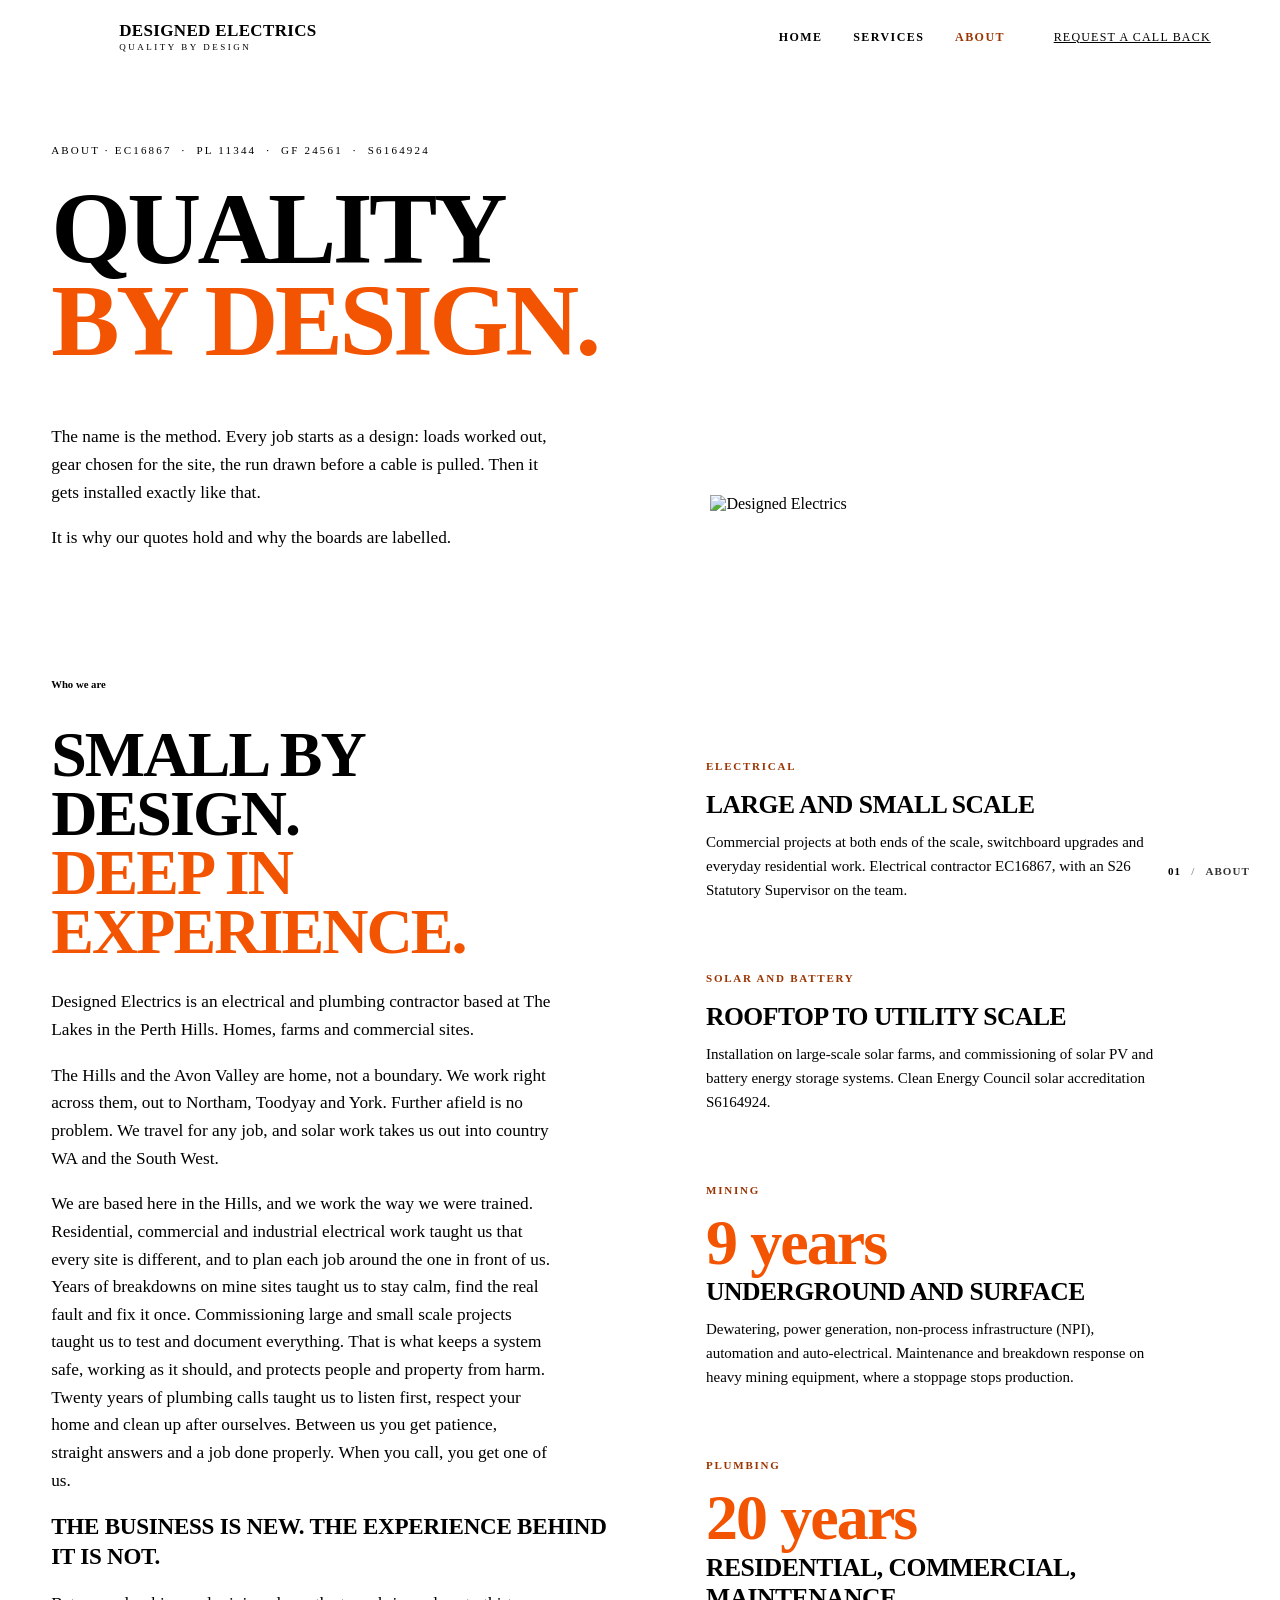
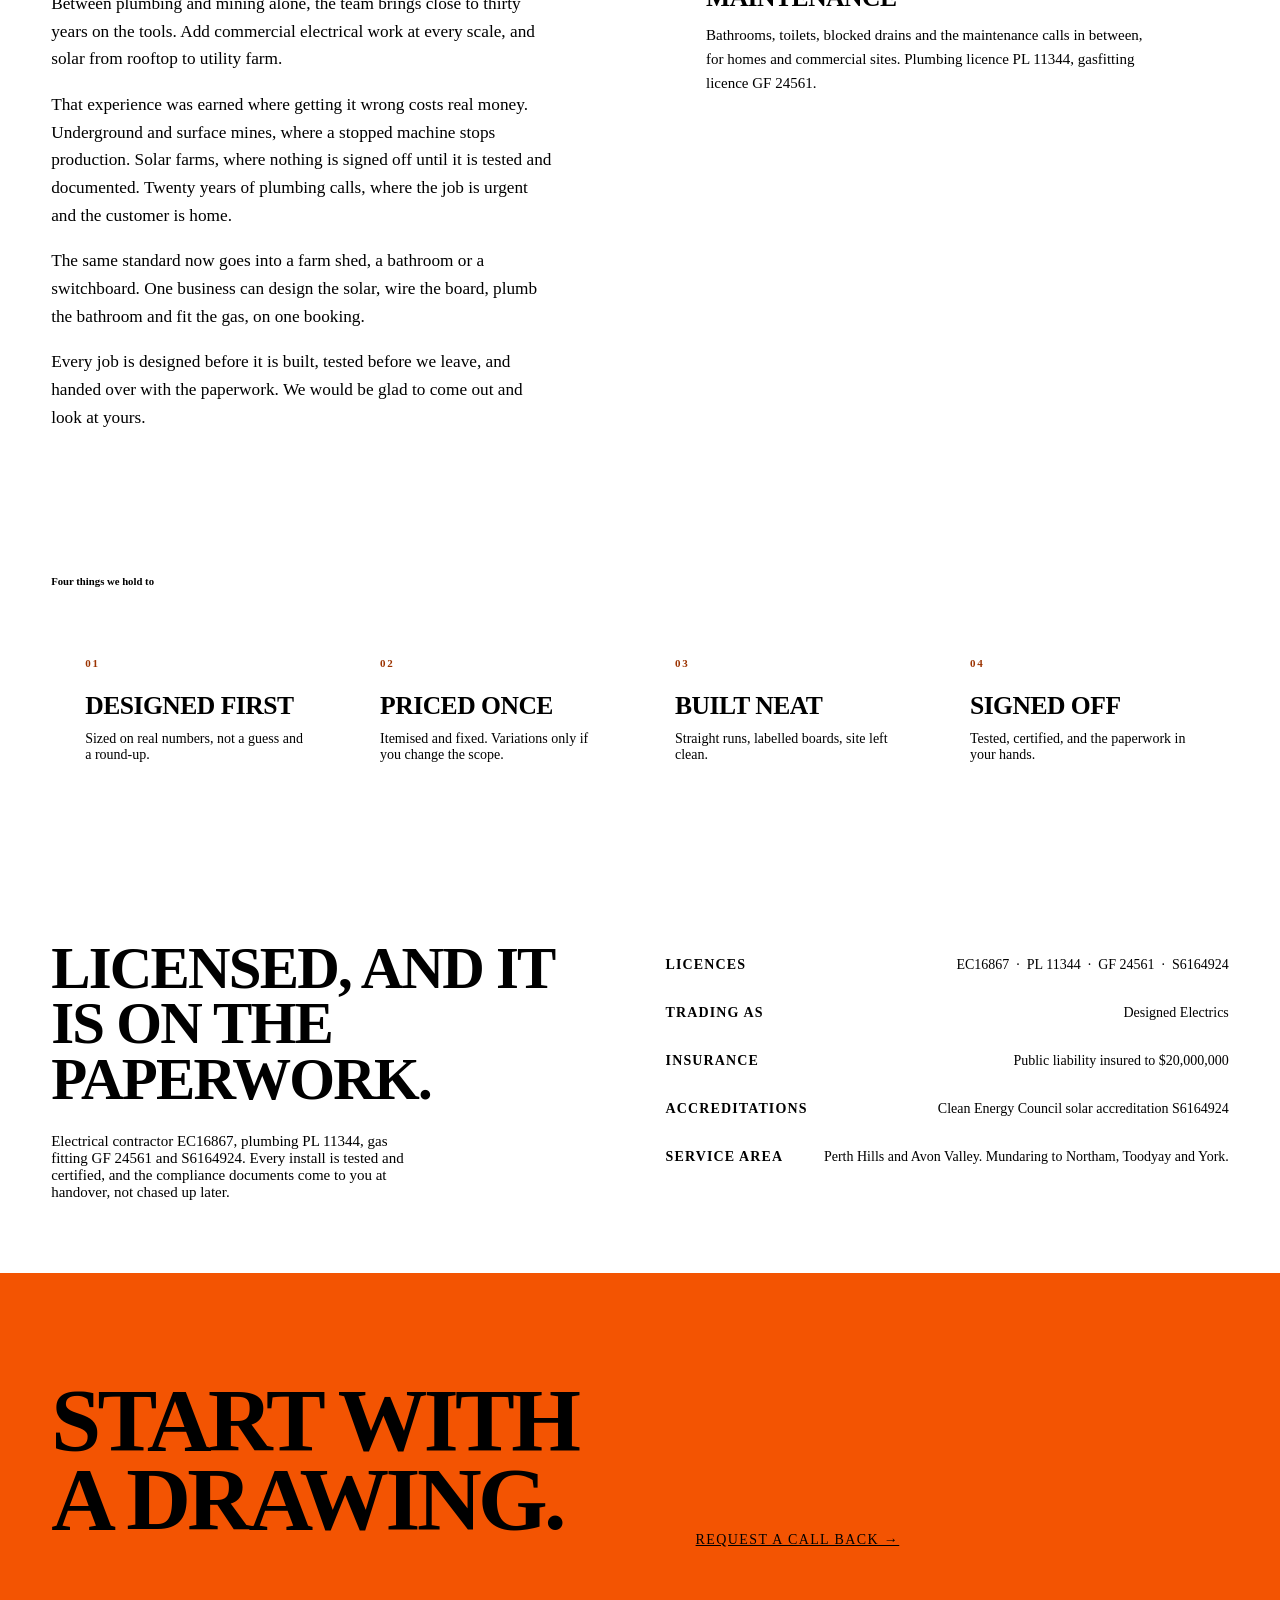
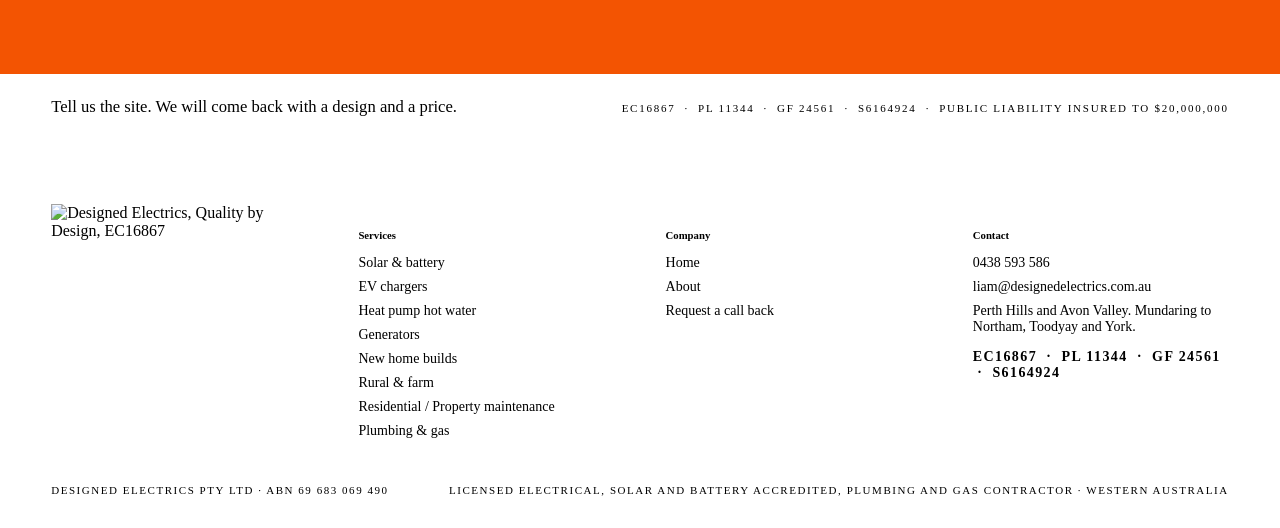
==== commit b43c5c0f: "About: add residential, commercial and industrial electrical experience Co-Authored-By: Claude Opus " ====
--- a/site/about.html
+++ b/site/about.html
@@ -125,7 +125,7 @@
           </h2>
           <p data-r="up" data-r-i="0" style="max-width: 58ch; font-size: clamp(15px, 1.35vw, 19px); line-height: 1.6; margin: 0 0 18px;">Designed Electrics is an electrical and plumbing contractor based at The Lakes in the Perth Hills. Homes, farms and commercial sites.</p>
           <p data-r="up" data-r-i="1" style="max-width: 58ch; font-size: clamp(15px, 1.35vw, 19px); line-height: 1.6; margin: 0 0 18px;">The Hills and the Avon Valley are home, not a boundary. We work right across them, out to Northam, Toodyay and York. Further afield is no problem. We travel for any job, and solar work takes us out into country WA and the South West.</p>
-          <p data-r="up" data-r-i="2" style="max-width: 58ch; font-size: clamp(15px, 1.35vw, 19px); line-height: 1.6; margin: 0 0 18px;">We are based here in the Hills, and we work the way we were trained. Years of breakdowns on mine sites taught us to stay calm, find the real fault and fix it once. Commissioning large and small scale projects taught us to test and document everything. That is what keeps a system safe, working as it should, and protects people and property from harm. Twenty years of plumbing calls taught us to listen first, respect your home and clean up after ourselves. Between us you get patience, straight answers and a job done properly. When you call, you get one of us.</p>
+          <p data-r="up" data-r-i="2" style="max-width: 58ch; font-size: clamp(15px, 1.35vw, 19px); line-height: 1.6; margin: 0 0 18px;">We are based here in the Hills, and we work the way we were trained. Residential, commercial and industrial electrical work taught us that every site is different, and to plan each job around the one in front of us. Years of breakdowns on mine sites taught us to stay calm, find the real fault and fix it once. Commissioning large and small scale projects taught us to test and document everything. That is what keeps a system safe, working as it should, and protects people and property from harm. Twenty years of plumbing calls taught us to listen first, respect your home and clean up after ourselves. Between us you get patience, straight answers and a job done properly. When you call, you get one of us.</p>
           <p data-r="up" data-r-i="2" style="max-width: 58ch; font-family: var(--font-heading); font-weight: 800; font-size: clamp(18px, 1.8vw, 24px); line-height: 1.3; text-transform: uppercase; letter-spacing: -0.01em; margin: 0 0 18px;">The business is new. The experience behind it is not.</p>
           <p data-r="up" data-r-i="3" style="max-width: 58ch; font-size: clamp(15px, 1.35vw, 19px); line-height: 1.6; margin: 0 0 18px;">Between plumbing and mining alone, the team brings close to thirty years on the tools. Add commercial electrical work at every scale, and solar from rooftop to utility farm.</p>
           <p data-r="up" data-r-i="4" style="max-width: 58ch; font-size: clamp(15px, 1.35vw, 19px); line-height: 1.6; margin: 0 0 18px;">That experience was earned where getting it wrong costs real money. Underground and surface mines, where a stopped machine stops production. Solar farms, where nothing is signed off until it is tested and documented. Twenty years of plumbing calls, where the job is urgent and the customer is home.</p>
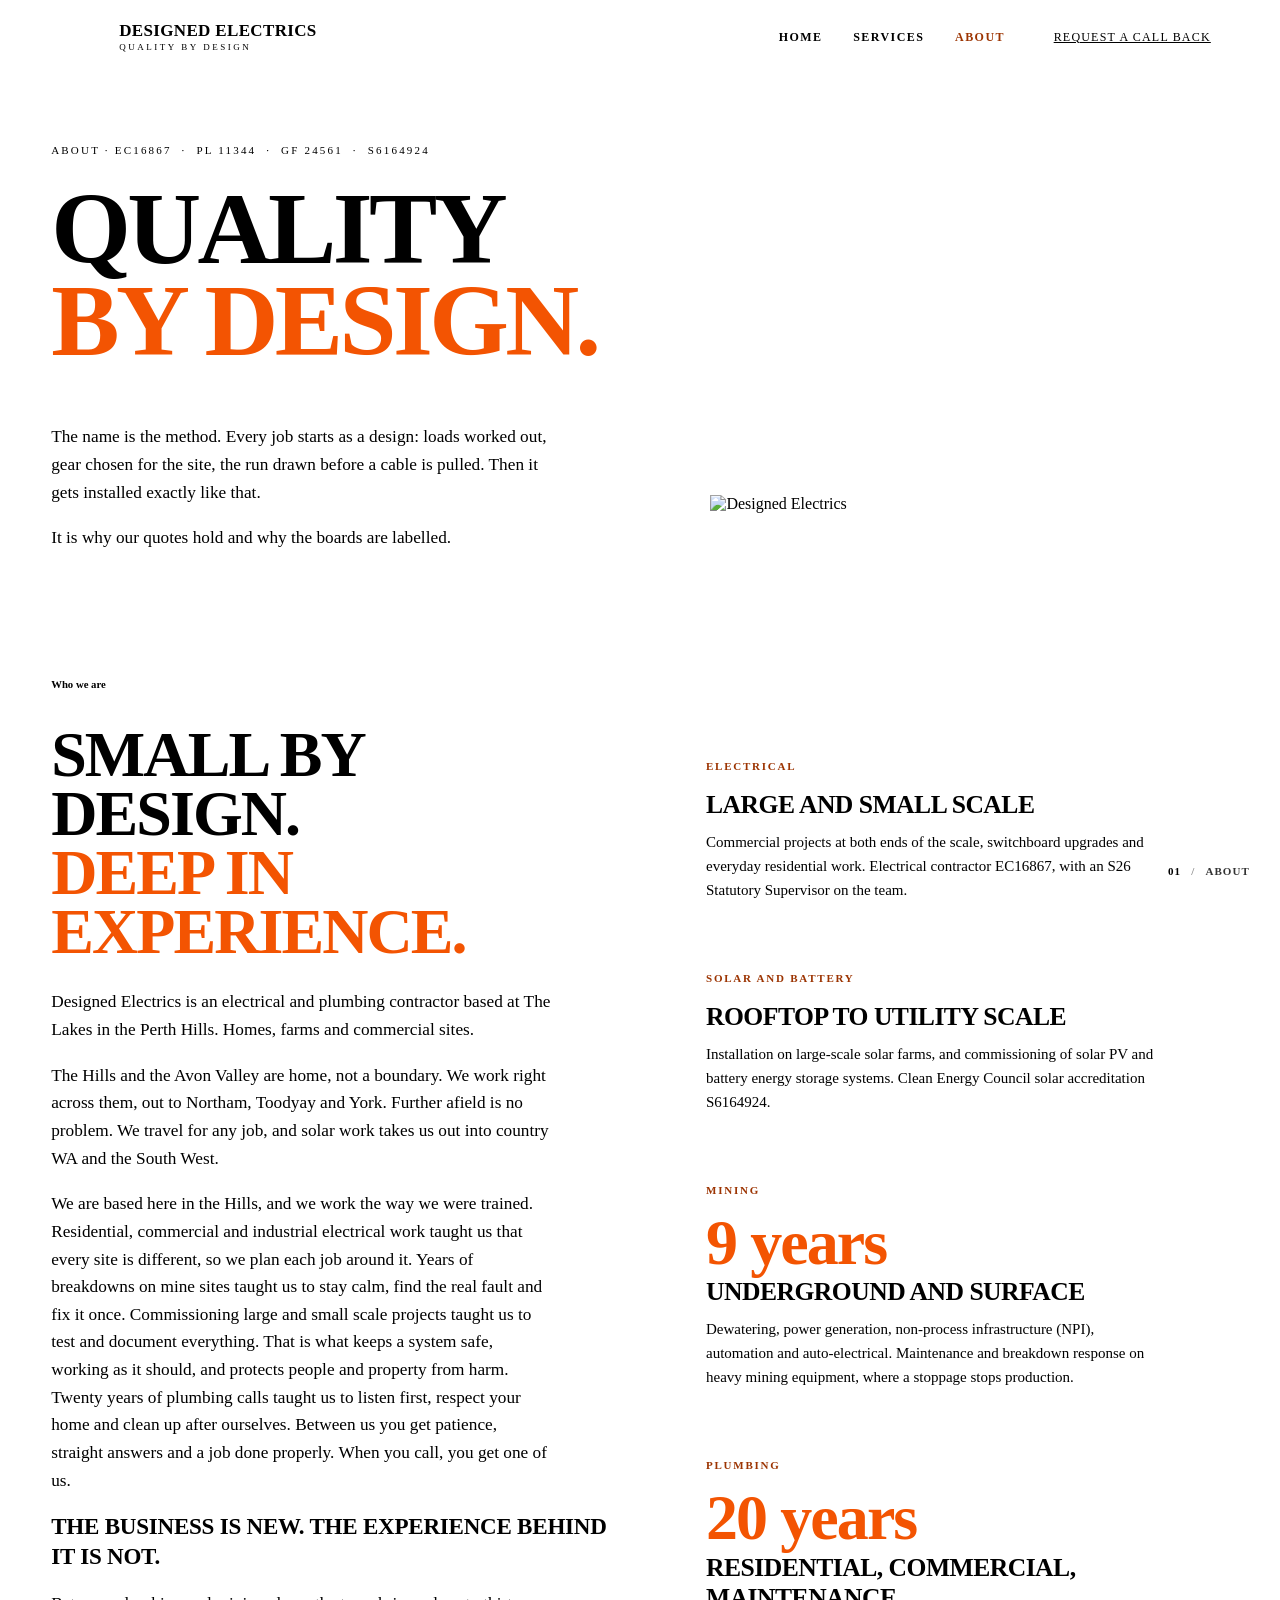
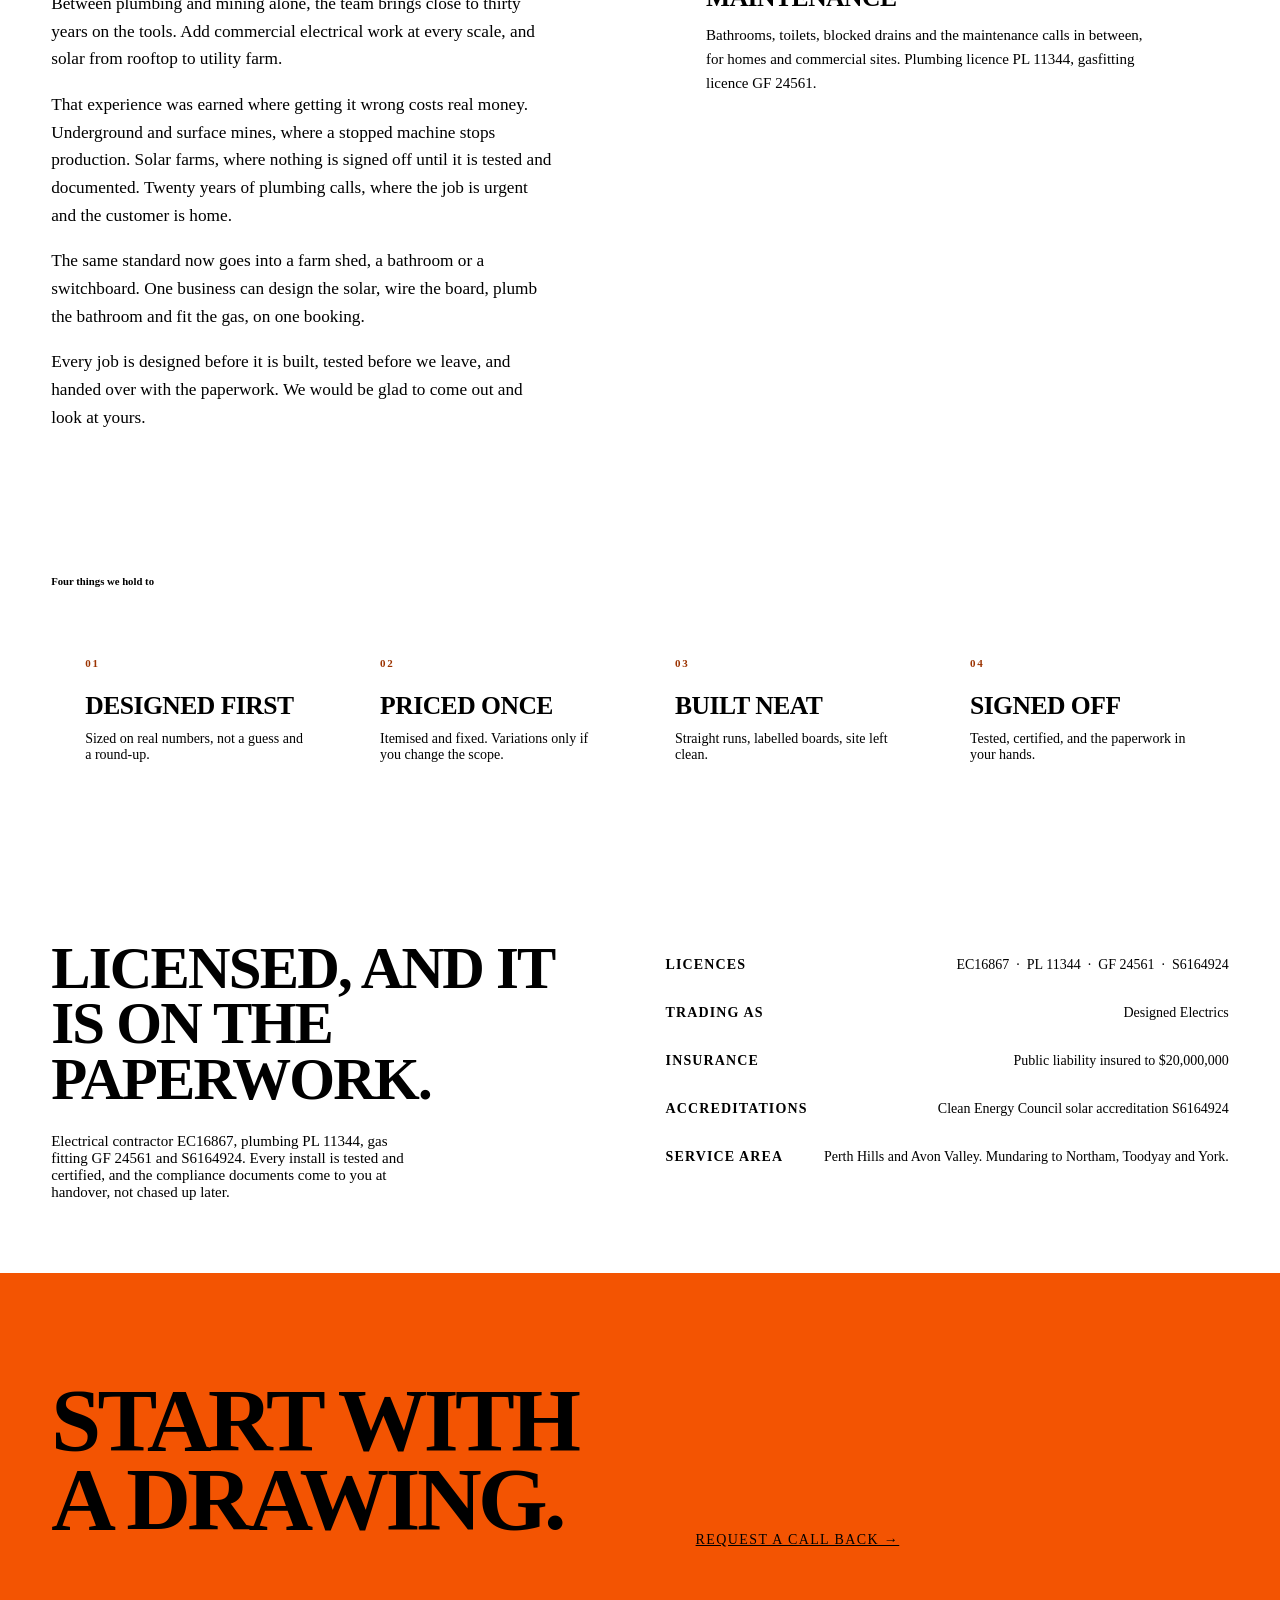
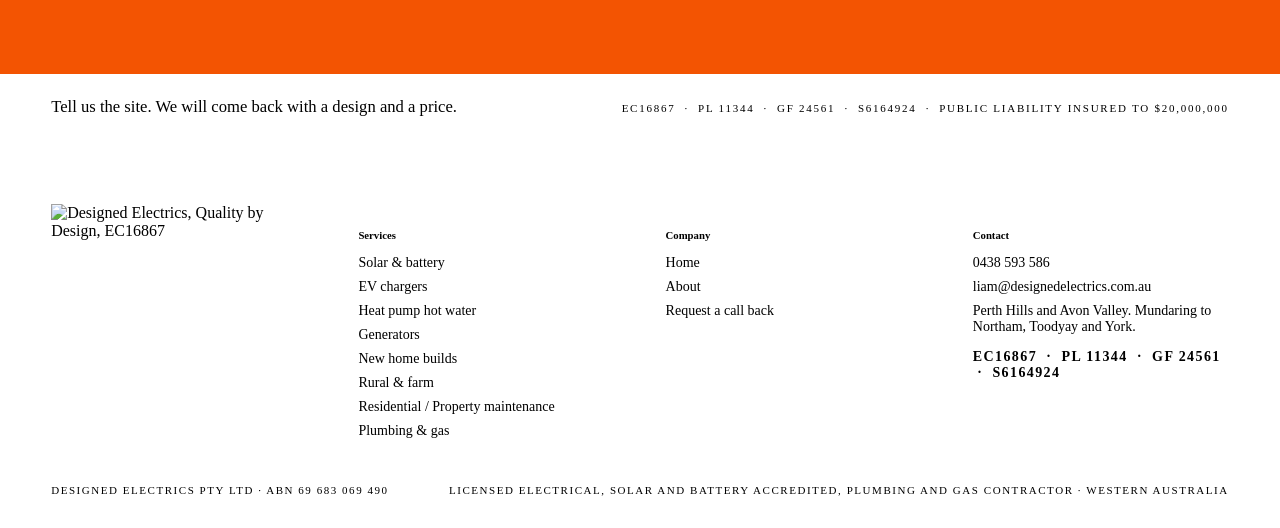
==== commit 0a53b9d2: "About: tighten the electrical experience line Co-Authored-By: Claude Opus 5.5 <noreply@anthropic.com" ====
--- a/site/about.html
+++ b/site/about.html
@@ -125,7 +125,7 @@
           </h2>
           <p data-r="up" data-r-i="0" style="max-width: 58ch; font-size: clamp(15px, 1.35vw, 19px); line-height: 1.6; margin: 0 0 18px;">Designed Electrics is an electrical and plumbing contractor based at The Lakes in the Perth Hills. Homes, farms and commercial sites.</p>
           <p data-r="up" data-r-i="1" style="max-width: 58ch; font-size: clamp(15px, 1.35vw, 19px); line-height: 1.6; margin: 0 0 18px;">The Hills and the Avon Valley are home, not a boundary. We work right across them, out to Northam, Toodyay and York. Further afield is no problem. We travel for any job, and solar work takes us out into country WA and the South West.</p>
-          <p data-r="up" data-r-i="2" style="max-width: 58ch; font-size: clamp(15px, 1.35vw, 19px); line-height: 1.6; margin: 0 0 18px;">We are based here in the Hills, and we work the way we were trained. Residential, commercial and industrial electrical work taught us that every site is different, and to plan each job around the one in front of us. Years of breakdowns on mine sites taught us to stay calm, find the real fault and fix it once. Commissioning large and small scale projects taught us to test and document everything. That is what keeps a system safe, working as it should, and protects people and property from harm. Twenty years of plumbing calls taught us to listen first, respect your home and clean up after ourselves. Between us you get patience, straight answers and a job done properly. When you call, you get one of us.</p>
+          <p data-r="up" data-r-i="2" style="max-width: 58ch; font-size: clamp(15px, 1.35vw, 19px); line-height: 1.6; margin: 0 0 18px;">We are based here in the Hills, and we work the way we were trained. Residential, commercial and industrial electrical work taught us that every site is different, so we plan each job around it. Years of breakdowns on mine sites taught us to stay calm, find the real fault and fix it once. Commissioning large and small scale projects taught us to test and document everything. That is what keeps a system safe, working as it should, and protects people and property from harm. Twenty years of plumbing calls taught us to listen first, respect your home and clean up after ourselves. Between us you get patience, straight answers and a job done properly. When you call, you get one of us.</p>
           <p data-r="up" data-r-i="2" style="max-width: 58ch; font-family: var(--font-heading); font-weight: 800; font-size: clamp(18px, 1.8vw, 24px); line-height: 1.3; text-transform: uppercase; letter-spacing: -0.01em; margin: 0 0 18px;">The business is new. The experience behind it is not.</p>
           <p data-r="up" data-r-i="3" style="max-width: 58ch; font-size: clamp(15px, 1.35vw, 19px); line-height: 1.6; margin: 0 0 18px;">Between plumbing and mining alone, the team brings close to thirty years on the tools. Add commercial electrical work at every scale, and solar from rooftop to utility farm.</p>
           <p data-r="up" data-r-i="4" style="max-width: 58ch; font-size: clamp(15px, 1.35vw, 19px); line-height: 1.6; margin: 0 0 18px;">That experience was earned where getting it wrong costs real money. Underground and surface mines, where a stopped machine stops production. Solar farms, where nothing is signed off until it is tested and documented. Twenty years of plumbing calls, where the job is urgent and the customer is home.</p>
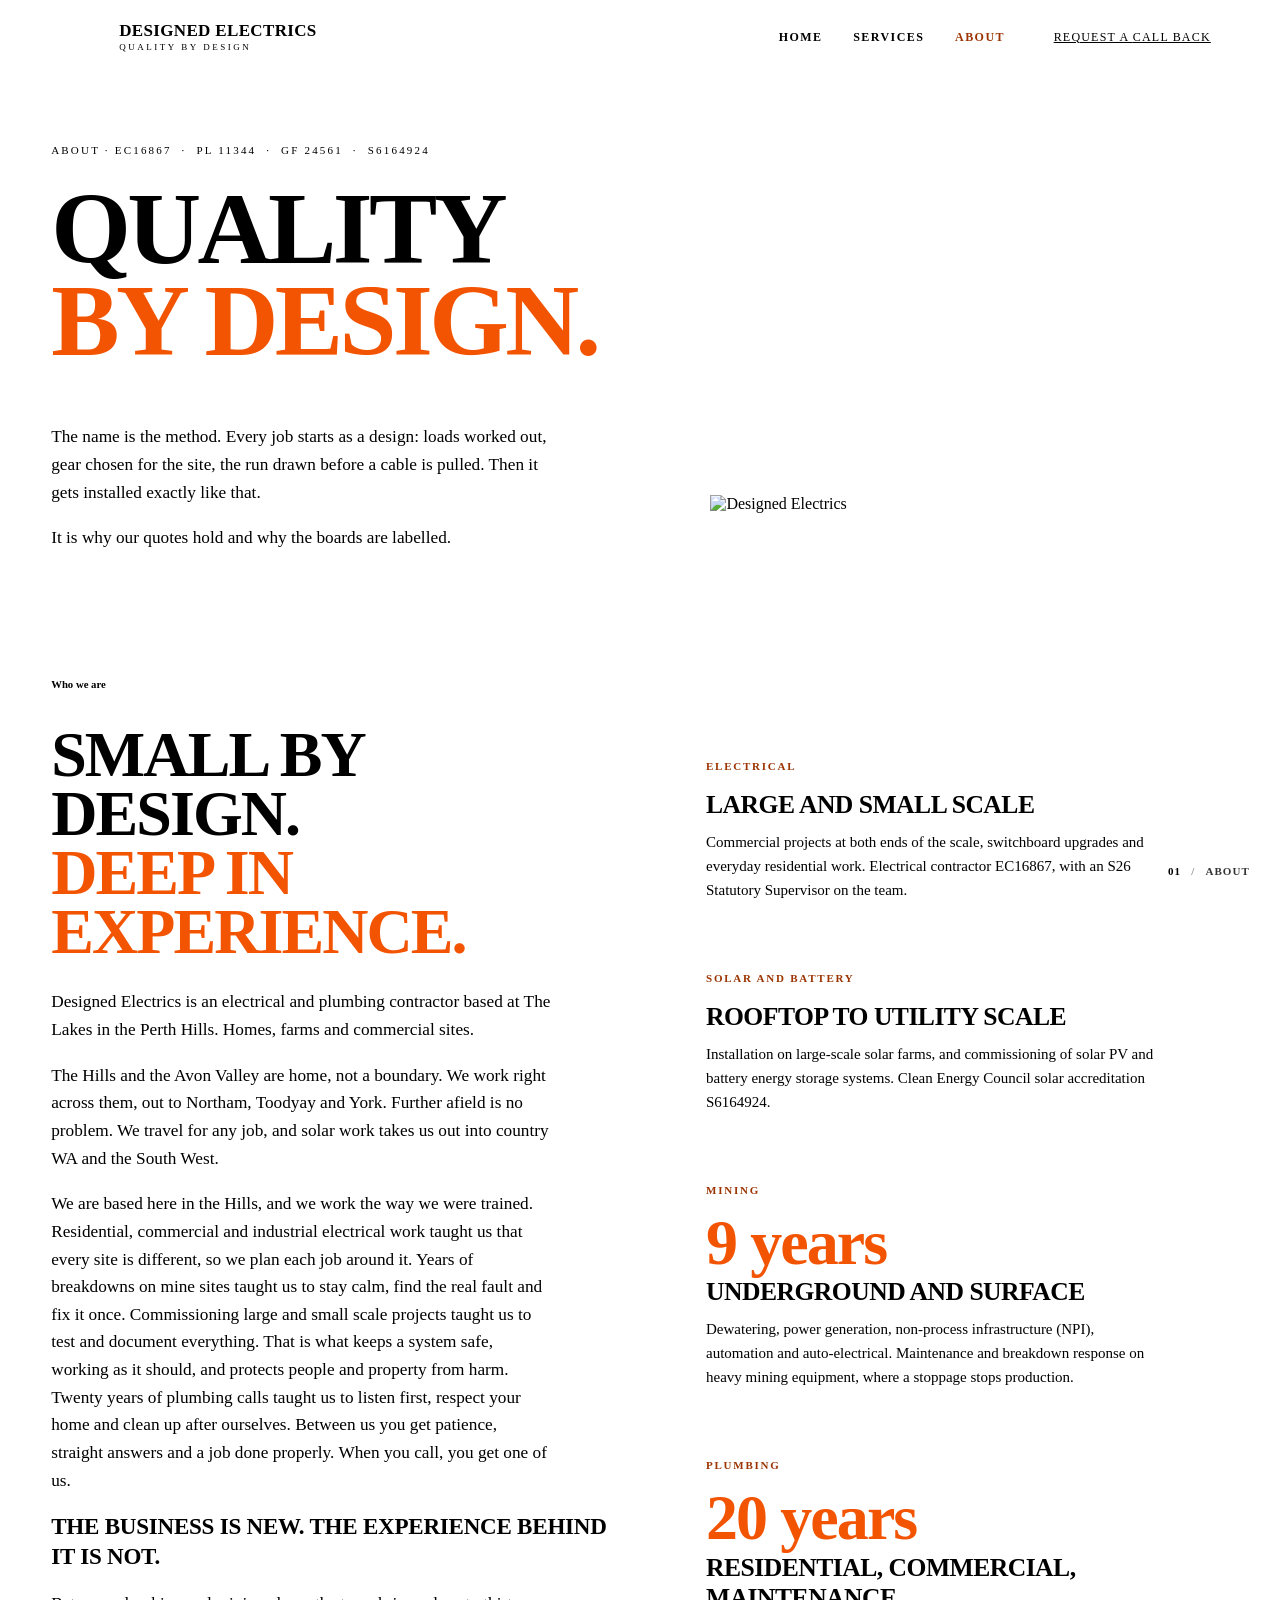
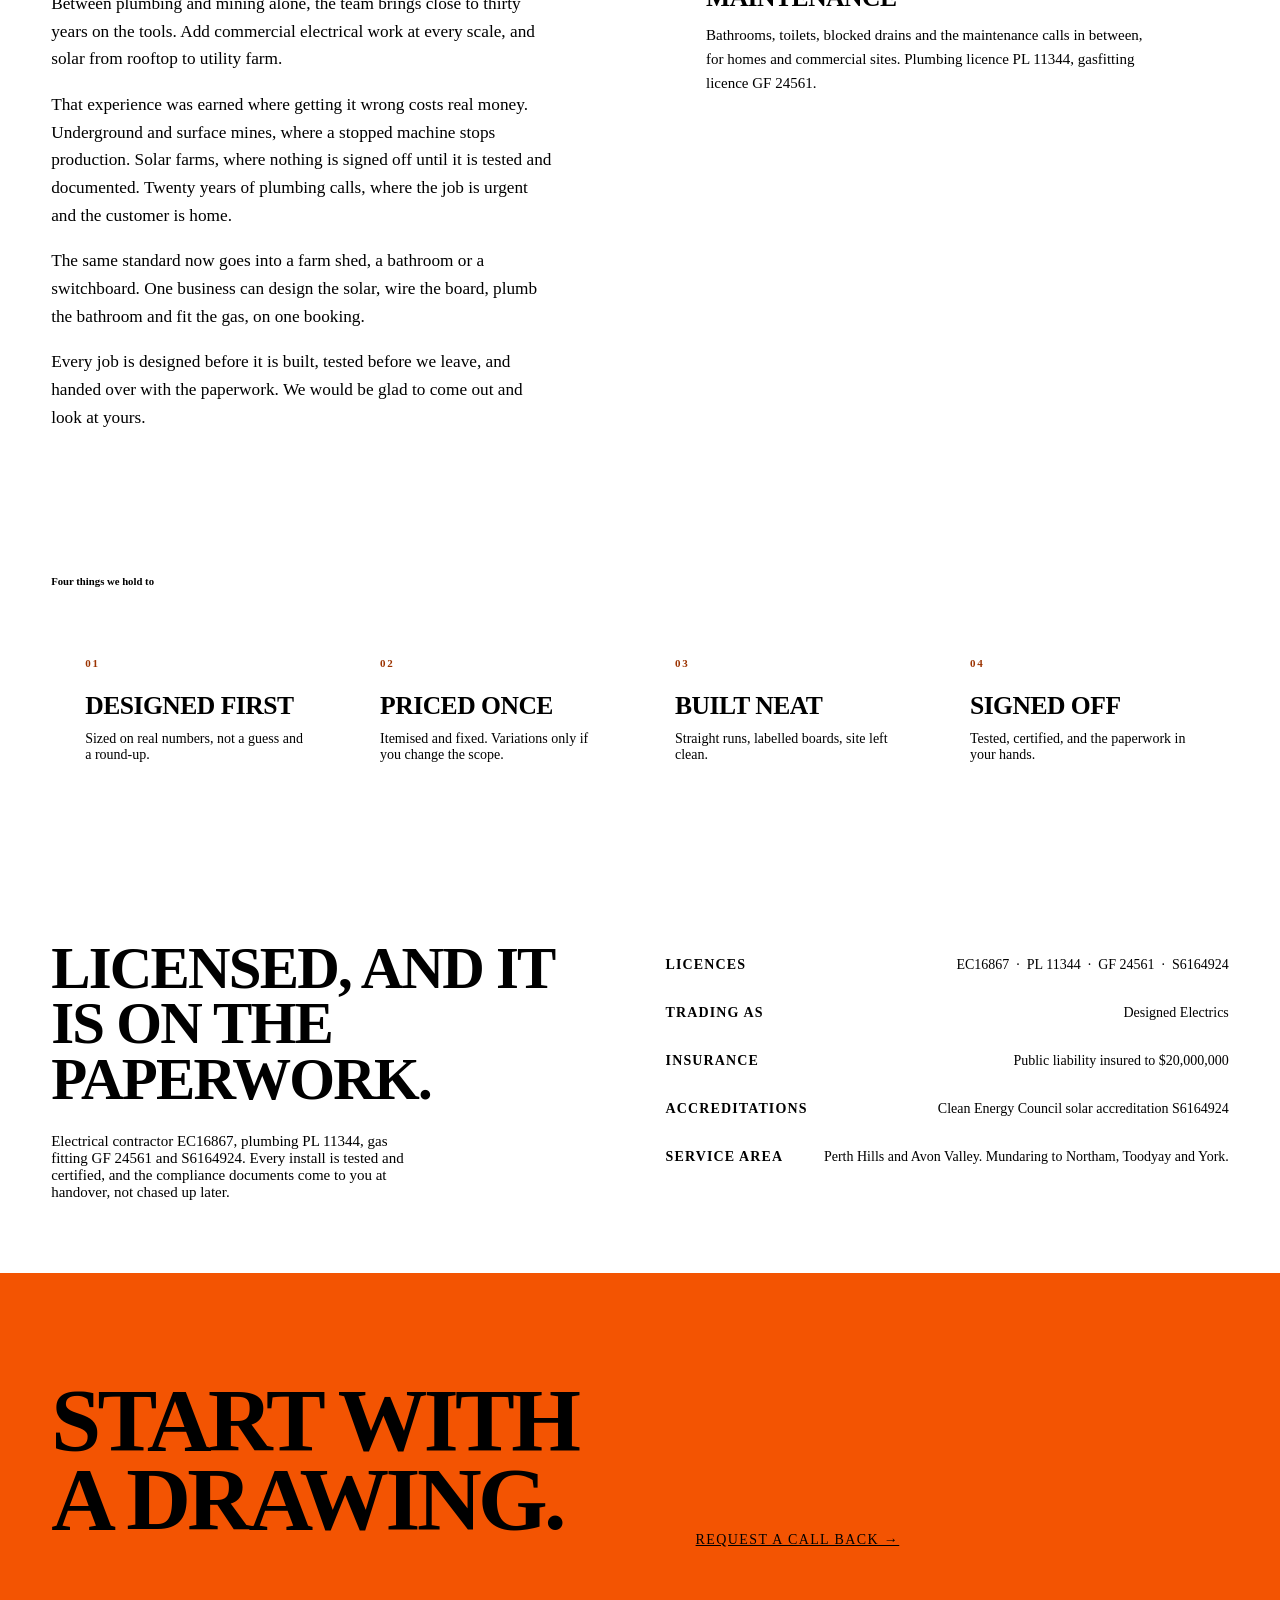
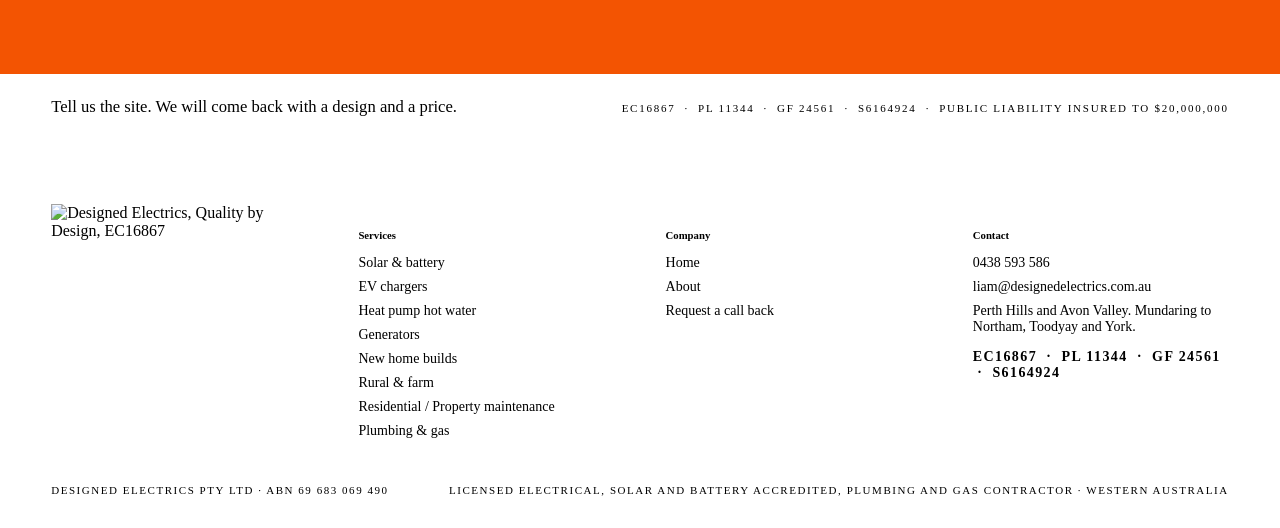
==== commit e6728e22: "Phone header: two rows under 600px, button reads Call back At 390px the logo, name, three links and " ====
--- a/site/about.html
+++ b/site/about.html
@@ -17,13 +17,15 @@
 <link rel="icon" type="image/png" sizes="192x192" href="/assets/icon-192.png">
 <link rel="apple-touch-icon" href="/assets/apple-touch-icon.png">
 <script src="/support.js?v=8fe7df74"></script>
+
+<script type="application/ld+json">{"@context":"https://schema.org","@type":["Electrician","Plumber"],"@id":"https://designedelectrics.com.au/#business","name":"Designed Electrics","legalName":"Designed Electrics Pty Ltd","url":"https://designedelectrics.com.au/","telephone":"+61 438 593 586","email":"liam@designedelectrics.com.au","logo":"https://designedelectrics.com.au/assets/logo-full.png","image":"https://designedelectrics.com.au/assets/og-image.jpg","description":"Electrical, solar and battery, EV charger, hot water, generator, plumbing and gas contractor based in The Lakes, Perth Hills. Electrical contractor licence EC16867.","address":{"@type":"PostalAddress","addressLocality":"The Lakes","addressRegion":"WA","addressCountry":"AU"},"areaServed":[{"@type":"Place","name":"Perth Hills, WA"},{"@type":"Place","name":"Avon Valley, WA"},{"@type":"City","name":"Mundaring, WA"},{"@type":"City","name":"Chidlow, WA"},{"@type":"City","name":"Sawyers Valley, WA"},{"@type":"City","name":"Stoneville, WA"},{"@type":"City","name":"Parkerville, WA"},{"@type":"City","name":"Wundowie, WA"},{"@type":"City","name":"Bakers Hill, WA"},{"@type":"City","name":"Clackline, WA"},{"@type":"City","name":"Gidgegannup, WA"},{"@type":"City","name":"Northam, WA"},{"@type":"City","name":"Toodyay, WA"},{"@type":"City","name":"York, WA"},{"@type":"City","name":"Beverley, WA"},{"@type":"City","name":"Goomalling, WA"}],"identifier":[{"@type":"PropertyValue","propertyID":"ABN","value":"69 683 069 490"},{"@type":"PropertyValue","propertyID":"WA electrical contractor licence","value":"EC16867"}]}</script>
 </head>
 <body>
 <x-dc>
 <helmet>
 <link rel="stylesheet" href="/_ds/modernist-05b4ba48-5723-4e5a-a4a9-e223f4548d0a/styles.css?v=cf9fcf75">
 <script src="/_ds/modernist-05b4ba48-5723-4e5a-a4a9-e223f4548d0a/_ds_bundle.js?v=6138a841"></script>
-<link rel="stylesheet" href="/de-reveal.css?v=2293019b">
+<link rel="stylesheet" href="/de-reveal.css?v=1bf75961">
 <link rel="modulepreload" href="https://cdn.jsdelivr.net/npm/motion@11.18.2/+esm">
 <script>(function(){var h=document.documentElement;h.setAttribute('data-de-fm','wait');setTimeout(function(){if(h.getAttribute('data-de-fm')==='wait')h.removeAttribute('data-de-fm');},2500);})();</script>
 <style>
@@ -91,7 +93,7 @@
     <a href="/" style="text-decoration: none; color: inherit; font-family: var(--font-heading); font-weight: 800; font-size: 12px; letter-spacing: 0.12em; text-transform: uppercase;" style-hover="color: var(--color-accent);">Home</a>
     <a href="/services" style="text-decoration: none; color: inherit; font-family: var(--font-heading); font-weight: 800; font-size: 12px; letter-spacing: 0.12em; text-transform: uppercase;" style-hover="color: var(--color-accent);">Services</a>
     <a href="/about" aria-current="page" style="text-decoration: none; color: var(--color-accent-700); font-family: var(--font-heading); font-weight: 800; font-size: 12px; letter-spacing: 0.12em; text-transform: uppercase;">About</a>
-    <a href="/quote" class="btn btn-primary" style="font-size: 12px; letter-spacing: 0.1em; text-transform: uppercase; padding: 11px 18px;">Request a call back</a>
+    <a href="/quote" class="btn btn-primary" style="font-size: 12px; letter-spacing: 0.1em; text-transform: uppercase; padding: 11px 18px;"><span data-de-navlong="1">Request a </span>call back</a>
   </nav>
 
   <section data-screen-label="01 About header" data-de-sec="About" data-de-herodrop="1" style="position: relative; overflow: hidden; padding: clamp(120px, 16vh, 200px) clamp(16px, 4vw, 56px) clamp(40px, 6vh, 72px); border-bottom: 2px solid var(--color-divider);">
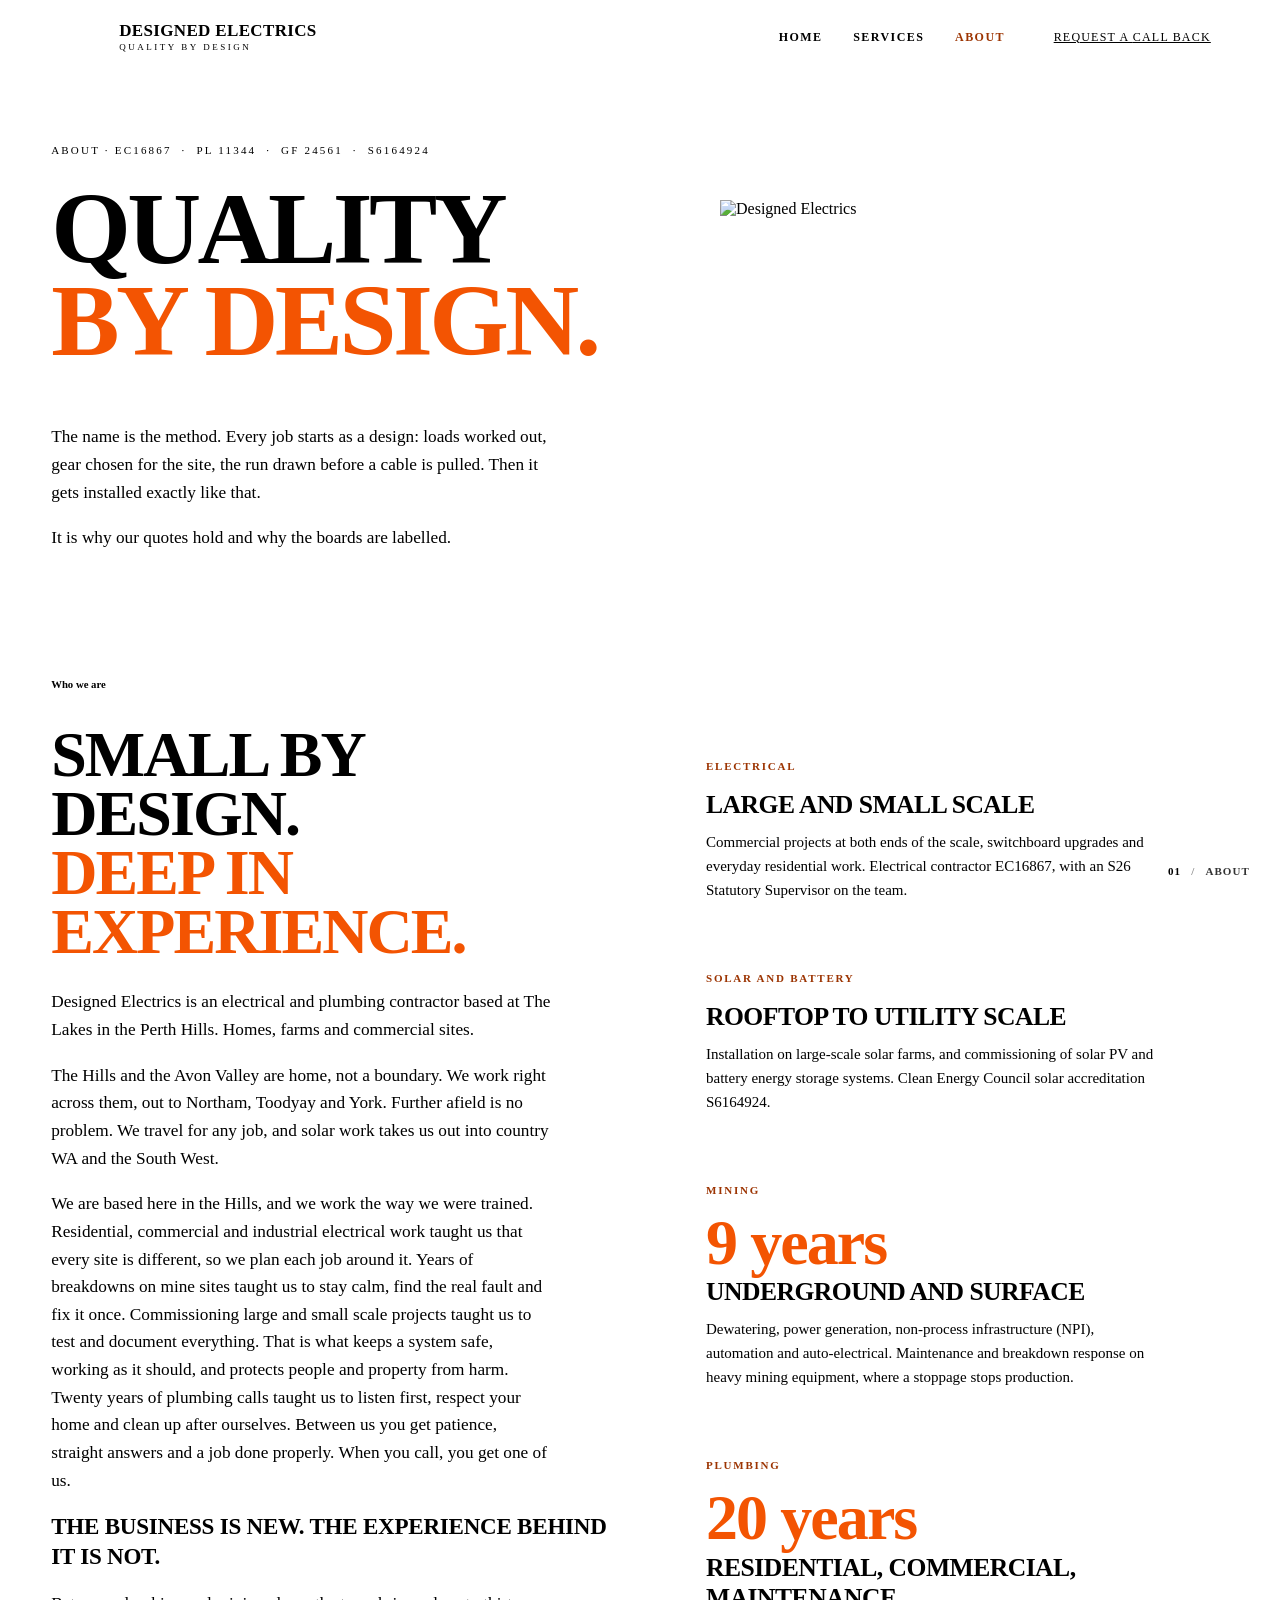
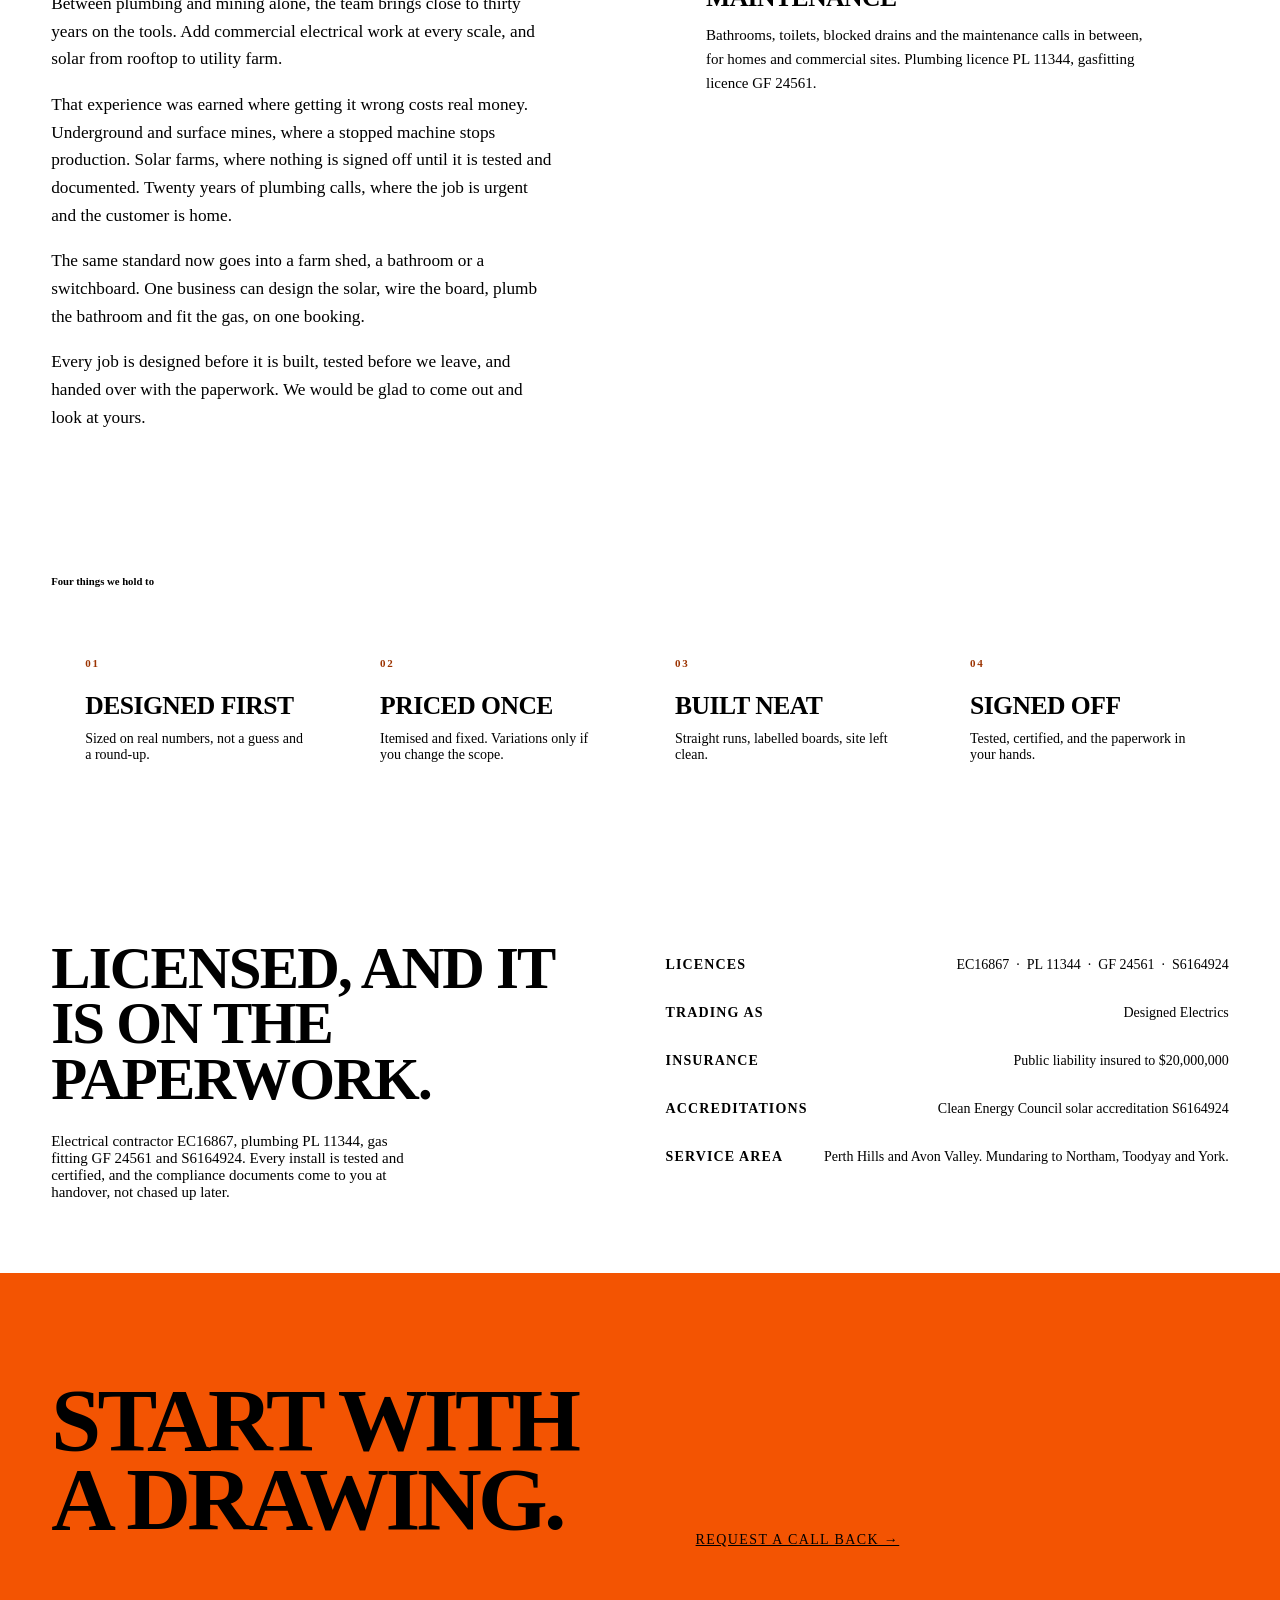
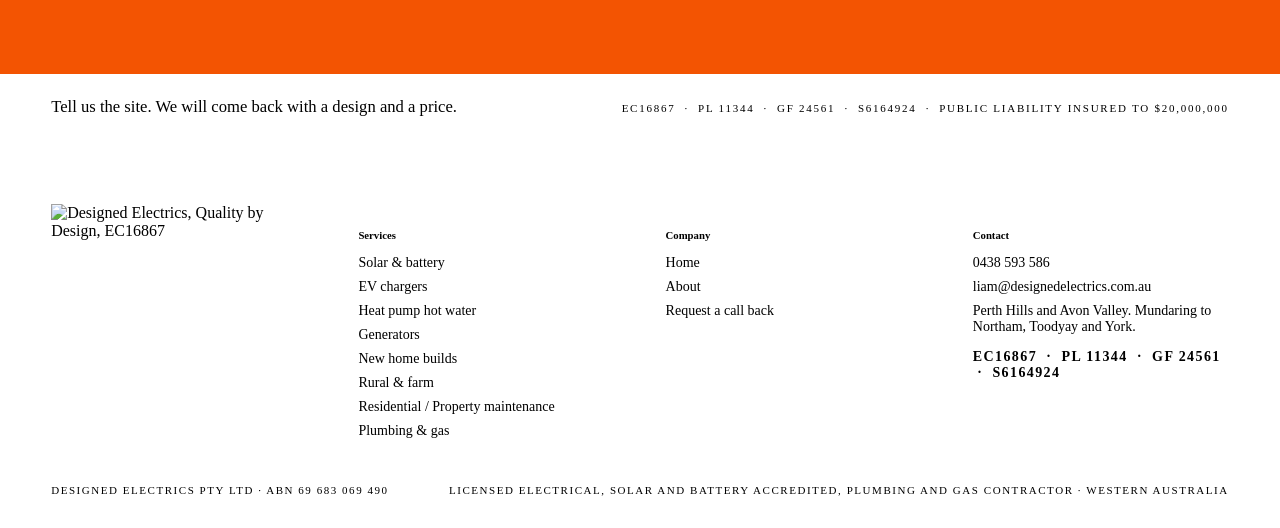
==== commit a79b19b7: "About: sharp logo, no box The About logo was the 351px header sprite stretched to 480px inside a gre" ====
--- a/site/about.html
+++ b/site/about.html
@@ -108,8 +108,8 @@
         <p data-r="up" data-r-i="1" style="max-width: 58ch; font-size: clamp(15px, 1.35vw, 19px); line-height: 1.6; margin: 0 0 18px;">The name is the method. Every job starts as a design: loads worked out, gear chosen for the site, the run drawn before a cable is pulled. Then it gets installed exactly like that.</p>
         <p data-r="up" data-r-i="2" style="max-width: 58ch; font-size: clamp(15px, 1.35vw, 19px); line-height: 1.6; margin: 0;">It is why our quotes hold and why the boards are labelled.</p>
       </div>
-      <div data-r="up" data-r-i="1" data-de-drift="0.03" style="display: flex; justify-content: center; padding: clamp(16px, 3vw, 40px); border: 2px solid var(--color-divider); background: var(--color-surface);">
-        <img src="/assets/logo-mark.png" alt="Designed Electrics" style="width: 100%; max-width: 480px; height: auto; mix-blend-mode: multiply;">
+      <div data-r="up" data-r-i="1" data-de-drift="0.03" style="display: flex; justify-content: center; align-items: center; padding: clamp(24px, 4vw, 48px);">
+        <img src="/assets/logo-about.webp" alt="Designed Electrics" width="960" height="633" style="width: 100%; max-width: 480px; height: auto;">
       </div>
     </div>
   
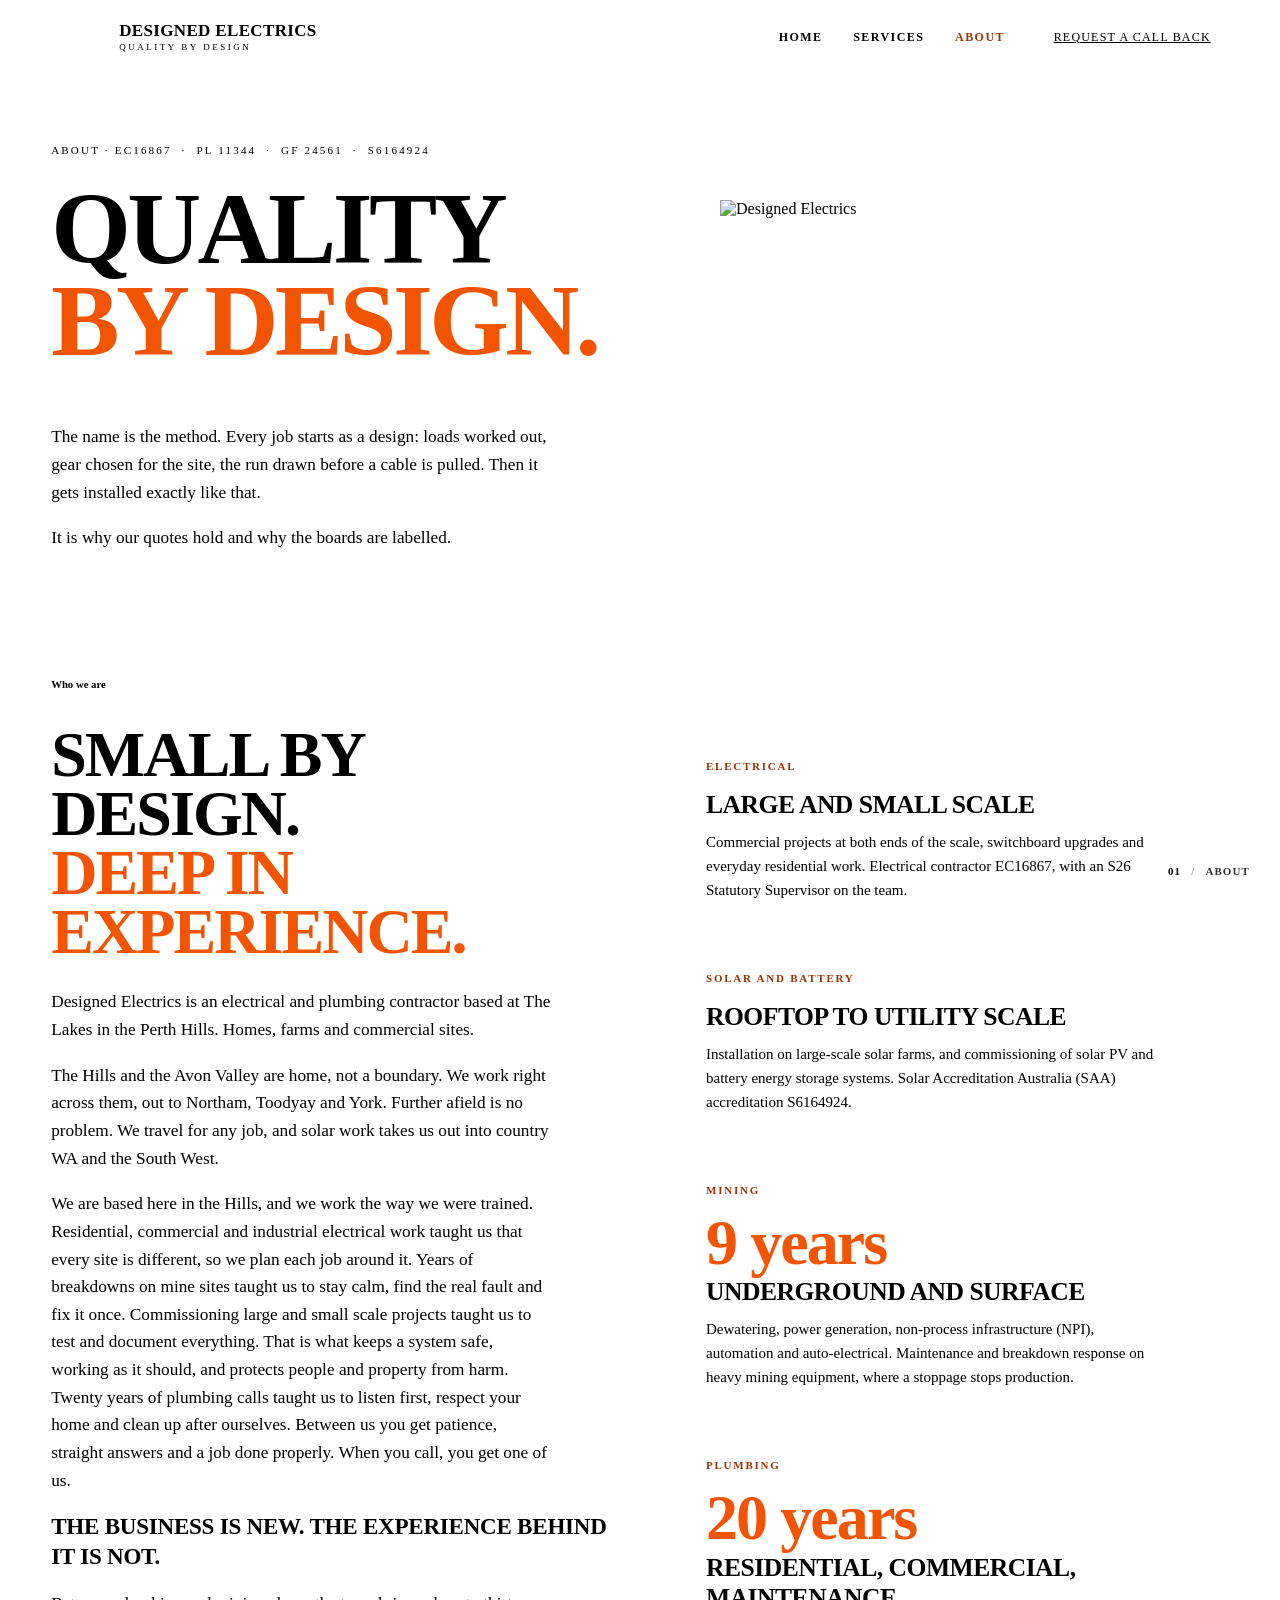
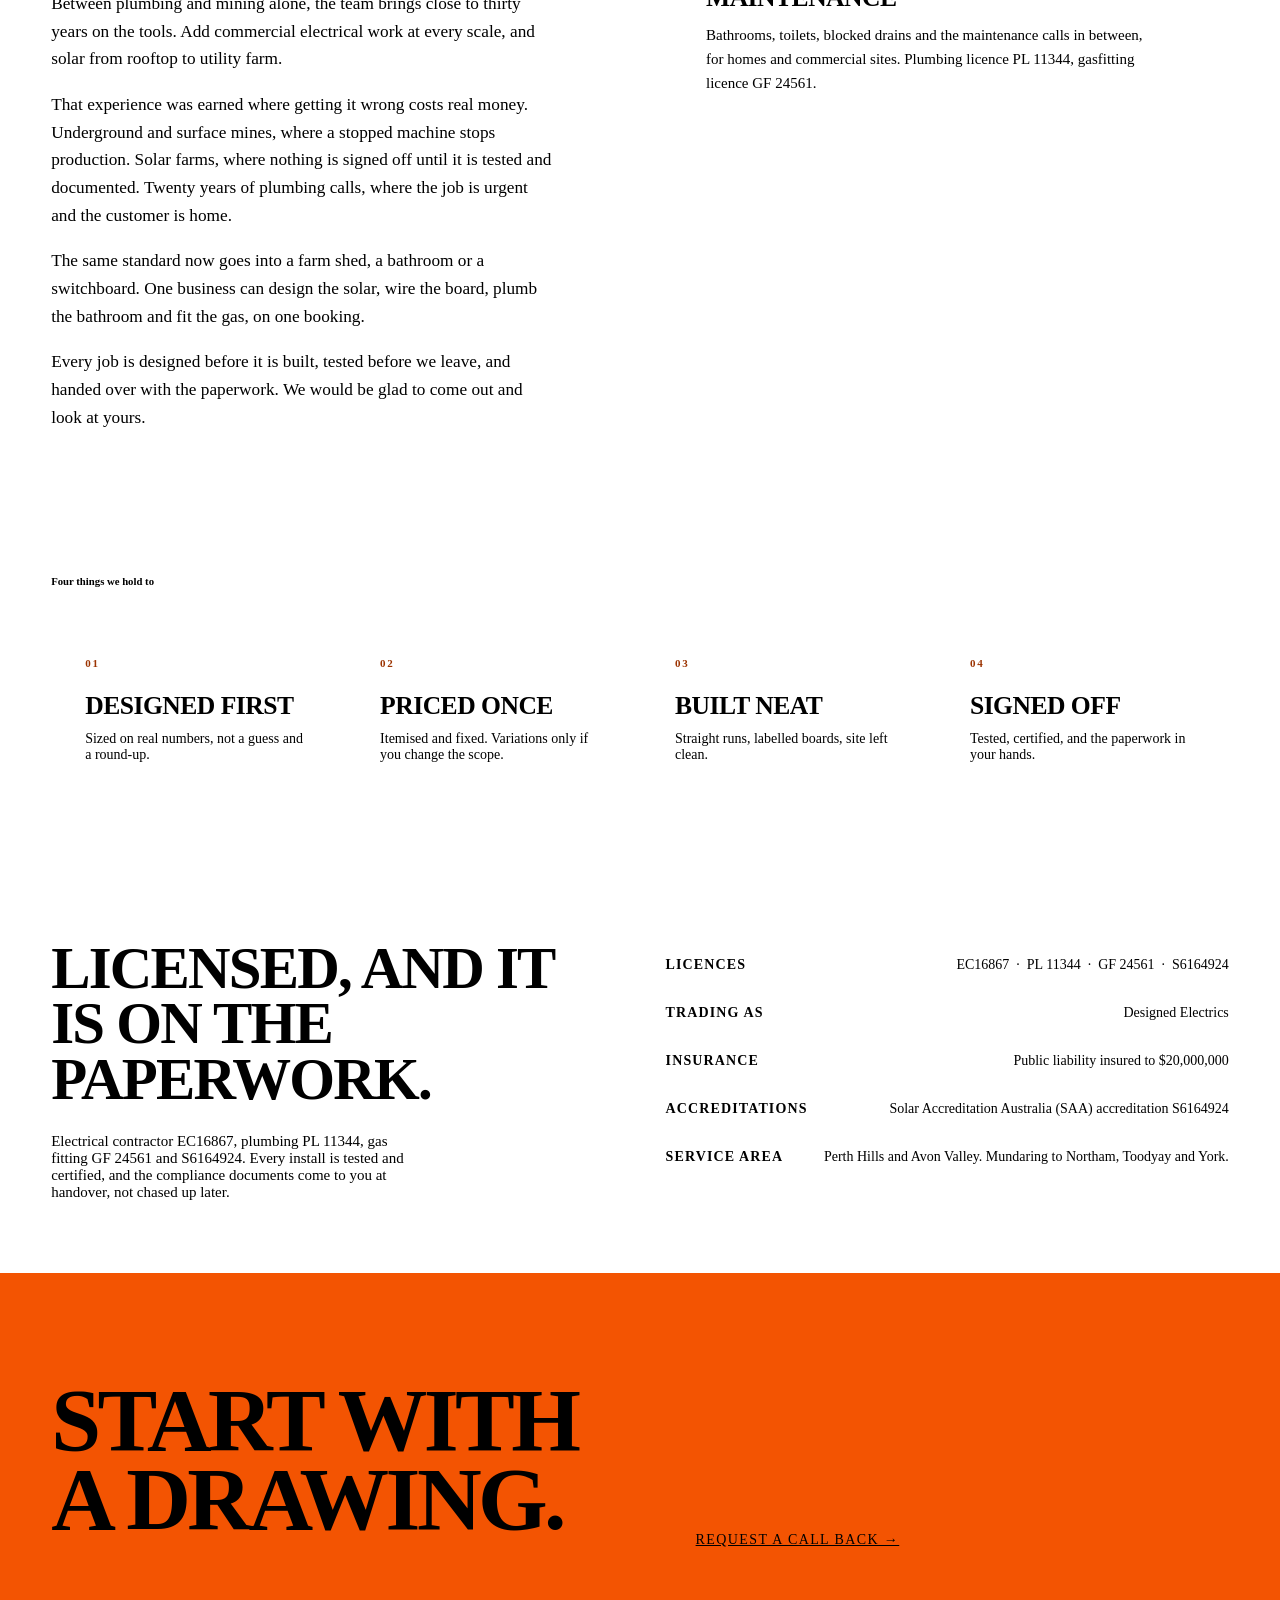
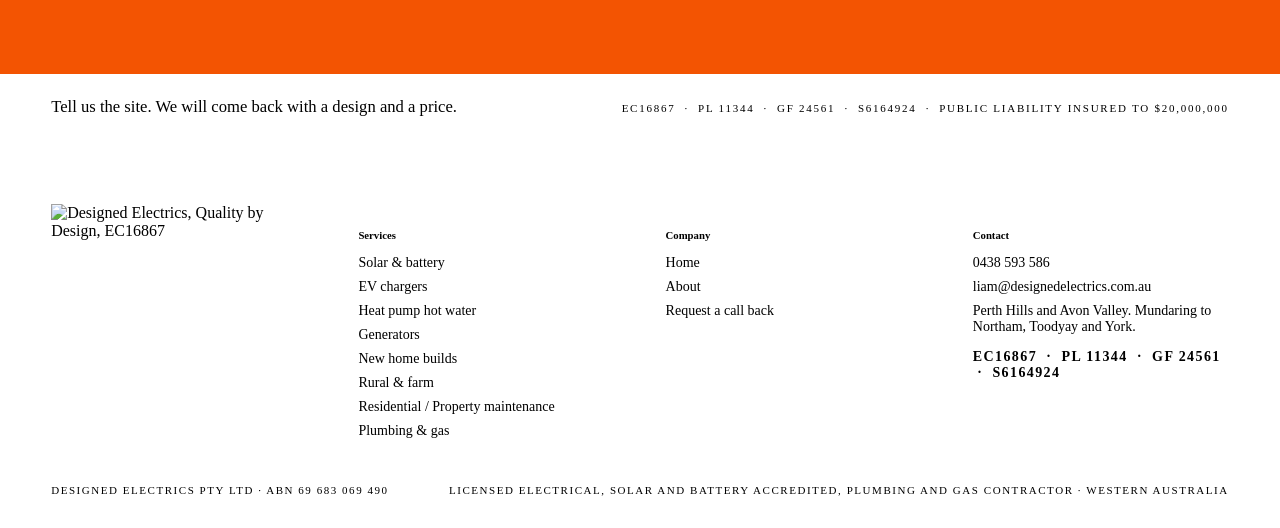
==== commit a8b42a1a: "Website fix ups: live quote form, SAA wording, consumer mains and OTU - Quote form posts to the webs" ====
--- a/site/about.html
+++ b/site/about.html
@@ -143,7 +143,7 @@
         <div data-r="snap" data-r-i="1" data-de-tilt="1" style="background: var(--color-bg); padding: clamp(20px, 3vw, 34px);">
           <div style="font-family: var(--font-heading); font-weight: 800; font-size: 11px; letter-spacing: 0.16em; text-transform: uppercase; color: var(--color-accent-700); margin-bottom: 18px;">Solar and battery</div>
           <h3 style="font-size: clamp(19px, 2vw, 26px); text-transform: uppercase; letter-spacing: -0.02em; margin: 0 0 10px;">Rooftop to utility scale</h3>
-          <p style="margin: 0; font-size: 15px; line-height: 1.6; max-width: 60ch;">Installation on large-scale solar farms, and commissioning of solar PV and battery energy storage systems. Clean Energy Council solar accreditation S6164924.</p>
+          <p style="margin: 0; font-size: 15px; line-height: 1.6; max-width: 60ch;">Installation on large-scale solar farms, and commissioning of solar PV and battery energy storage systems. Solar Accreditation Australia (SAA) accreditation S6164924.</p>
         </div>
         <div data-r="snap" data-r-i="2" data-de-tilt="1" style="background: var(--color-bg); padding: clamp(20px, 3vw, 34px);">
           <div style="font-family: var(--font-heading); font-weight: 800; font-size: 11px; letter-spacing: 0.16em; text-transform: uppercase; color: var(--color-accent-700); margin-bottom: 18px;">Mining</div>
@@ -207,7 +207,7 @@
           <span style="font-family: var(--font-heading); font-weight: 800; letter-spacing: 0.08em; text-transform: uppercase;">Insurance</span><span>Public liability insured to $20,000,000</span>
         </div>
         <div data-r="up" data-r-i="3" style="display: flex; justify-content: space-between; gap: 20px; padding: 16px 0; border-bottom: 1px solid var(--color-divider); font-size: 14px;">
-          <span style="font-family: var(--font-heading); font-weight: 800; letter-spacing: 0.08em; text-transform: uppercase;">Accreditations</span><span>Clean Energy Council solar accreditation S6164924</span>
+          <span style="font-family: var(--font-heading); font-weight: 800; letter-spacing: 0.08em; text-transform: uppercase;">Accreditations</span><span>Solar Accreditation Australia (SAA) accreditation S6164924</span>
         </div>
         <div data-r="up" data-r-i="4" style="display: flex; justify-content: space-between; gap: 20px; padding: 16px 0; font-size: 14px;">
           <span style="font-family: var(--font-heading); font-weight: 800; letter-spacing: 0.08em; text-transform: uppercase;">Service area</span><span>Perth Hills and Avon Valley. Mundaring to Northam, Toodyay and York.</span>
@@ -291,7 +291,7 @@
   }
   boot() {
     const token = (this.token = {});
-    import('/de-motion.js?v=d2e202a3').then(m => {
+    import('/de-motion.js?v=aa4e726f').then(m => {
       if (this.token !== token) return;
       this.stop = m.initMotion(document.querySelector('[data-de-root]'), {
         level: this.props.motionLevel ?? 'full',
